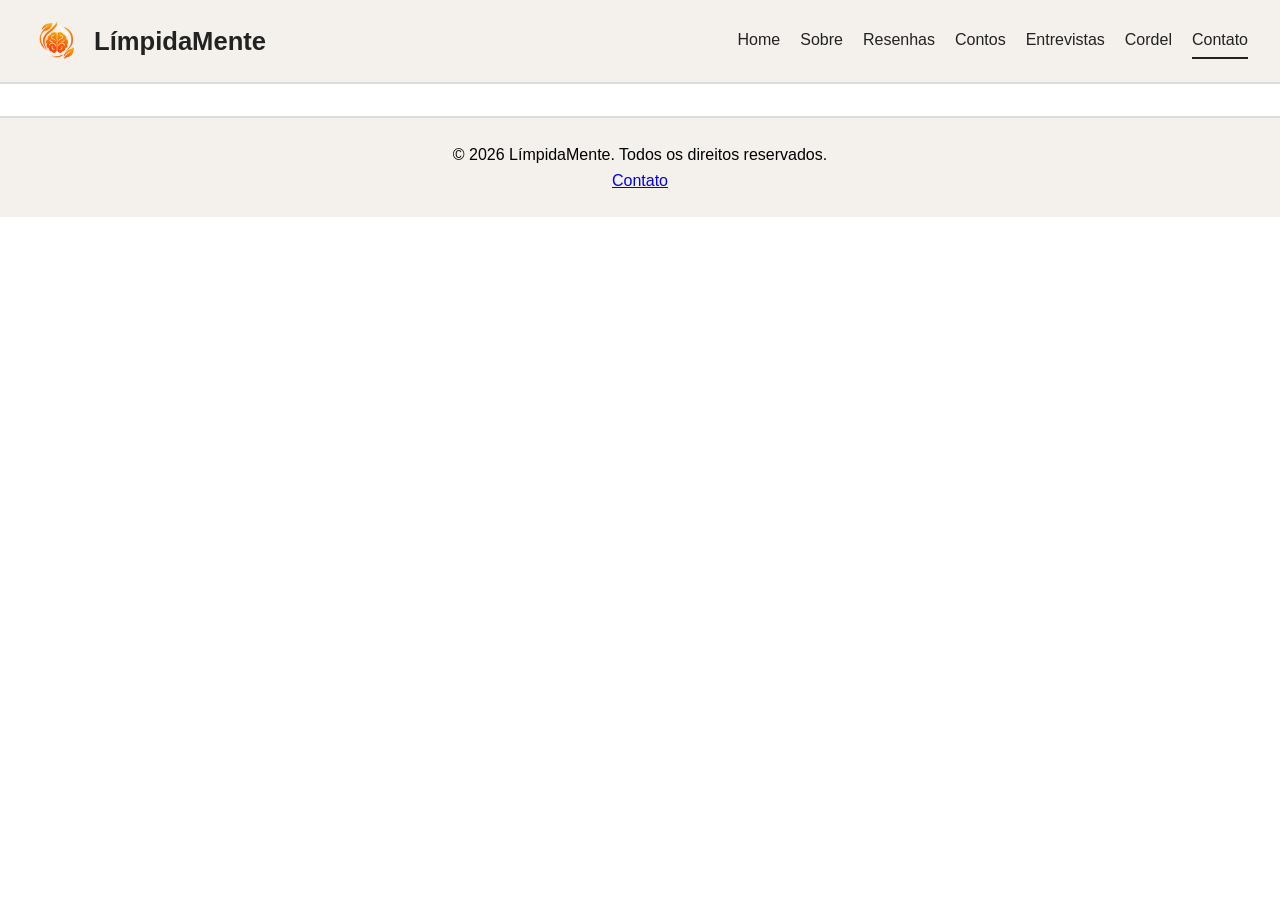
==== contato.html @ 764d2bf2 "Add files via upload" ====
<!DOCTYPE html>
<html lang="pt-br">
<head>
    <meta charset="UTF-8">
    <meta name="viewport" content="width=device-width, initial-scale=1.0">
    <title>LímpidaMente - sobre</title>
    <script src="JavaScript/script.js" defer></script>
    <link rel="stylesheet" href="CSS/style.css">
</head>
<body>

<!-- ========== PARTE FIXA: CABEÇALHO (igual em todas as páginas) ========== -->
<header class="cabecalho">
    <a href="index.html" class="marca">
        <img src="imagens/Logotipo_LímpidaMente.png" alt="Logotipo LímpidaMente" class="logo">
        <span class="nome-site">LímpidaMente</span>
    </a>

    <nav class="menu">
        <a href="index.html">Home</a>
        <a href="sobre.html">Sobre</a>
        <a href="resenha.html">Resenhas</a>
        <a href="conto.html">Contos</a>
        <a href="entrevista.html">Entrevistas</a>
        <a href="cordel.html">Cordel</a>
        <a href="contato.html"class="ativo">Contato</a>
    </nav>
</header>

<!-- ========== CONTEÚDO EXCLUSIVO DESTA PÁGINA ========== -->
<main>

    <section>
        <article>
            <!-- Títulos, parágrafos, imagens do seu artigo ficam aqui -->
        </article>

        <article>
            <!-- Outro post ou item de conteúdo independente -->
        </article>
    </section>

    <section>
        <!-- Conteúdo da segunda seção -->
    </section>

    <aside>
        <!-- Widgets, links adicionais ou redes sociais -->
    </aside>

</main>

<!-- ========== PARTE FIXA: RODAPÉ (igual em todas as páginas) ========== -->
<footer class="rodape">
    <p>&copy; 2026 LímpidaMente. Todos os direitos reservados.</p>
    <a href="contato.html">Contato</a>
</footer>

</body>
</html>
---- CSS/style.css ----
* {
    margin: 0;
    padding: 0;
    box-sizing: border-box;
}

body {
    font-family: Arial, sans-serif;
    line-height: 1.6;
}

/* Cabeçalho */
.cabecalho {
    display: flex;
    justify-content: space-between;
    align-items: center;
    flex-wrap: wrap;
    gap: 1rem;
    padding: 1rem 2rem;
    background-color: #f4f1ec;
    border-bottom: 2px solid #ddd;
}

.marca {
    display: flex;
    align-items: center;
    gap: 0.75rem;
    text-decoration: none;
    color: #222;
}

.logo {
    height: 50px;
    width: auto;
}

.nome-site {
    font-size: 1.6rem;
    font-weight: bold;
}

/* Menu */
.menu {
    display: flex;
    flex-wrap: wrap;
    gap: 1.25rem;
}

.menu a {
    text-decoration: none;
    color: #222;
    padding: 0.25rem 0;
    border-bottom: 2px solid transparent;
    transition: border-color 0.2s;
}

.menu a:hover,
.menu a.ativo {
    border-bottom-color: #222;
}

/* Rodapé */
.rodape {
    text-align: center;
    padding: 1.5rem;
    background-color: #f4f1ec;
    border-top: 2px solid #ddd;
    margin-top: 2rem;
}
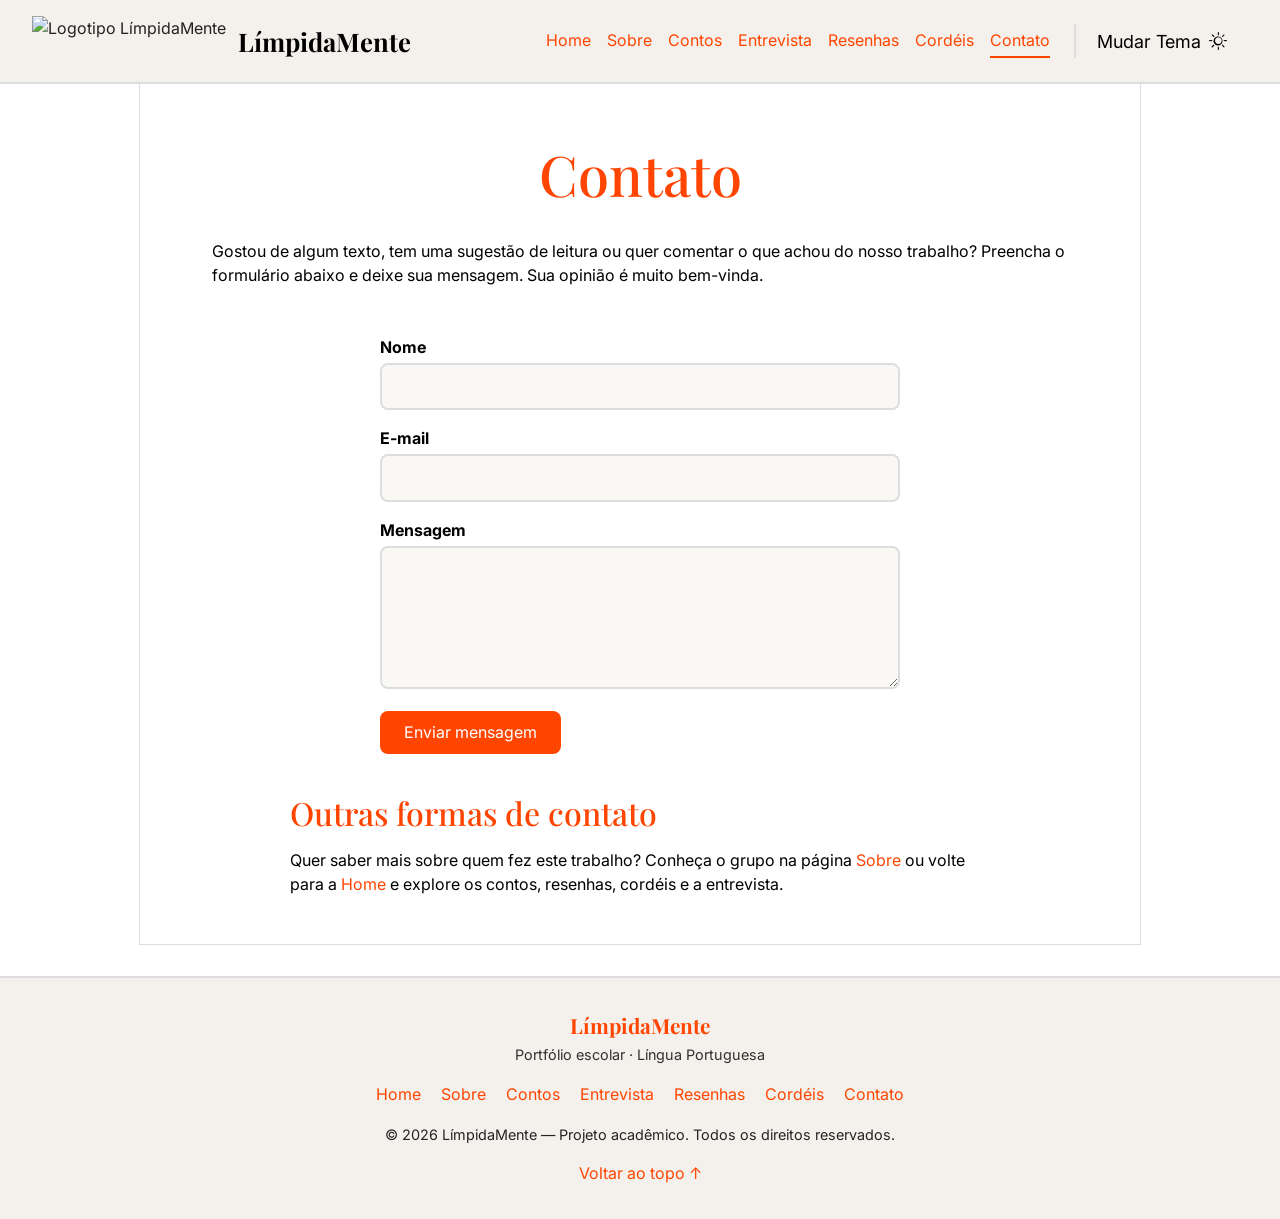
==== commit b95bb9df: "Update contato.html" ====
--- a/contato.html
+++ b/contato.html
@@ -1,60 +1,86 @@
 <!DOCTYPE html>
-<html lang="pt-br">
+<html lang="pt-br" data-theme="light">
 <head>
     <meta charset="UTF-8">
     <meta name="viewport" content="width=device-width, initial-scale=1.0">
-    <title>LímpidaMente - sobre</title>
+    <title>LímpidaMente - Contato</title>
+    <link rel="icon" type="image/png" href="imagens/logotipo-limpidamente.png">
+
+    <link href="https://cdn.jsdelivr.net/npm/bootstrap@5.3.9/dist/css/bootstrap.min.css" rel="stylesheet" integrity="sha384-yEPZ7jP9S0QKiUQ0m3jjsO4ProIW7wvR9gXkI7JOGa2XVsw53Yke2bsdkBbjmmiX" crossorigin="anonymous">
+    <link href="https://cdn.jsdelivr.net/npm/bootstrap-icons@1.11.3/font/bootstrap-icons.min.css" rel="stylesheet">
+    <script src="https://cdn.jsdelivr.net/npm/bootstrap@5.3.9/dist/js/bootstrap.bundle.min.js" integrity="sha384-WyOxWvTyr1QaMPfiPJSv76iReVthorl5uWlFtZPyK0IEB0hGzo9y5Bp9mYanr8Bu" crossorigin="anonymous" defer></script>
+    <link rel="preconnect" href="https://fonts.googleapis.com">
+    <link rel="preconnect" href="https://fonts.gstatic.com" crossorigin>
+    <link href="https://fonts.googleapis.com/css2?family=Inter:wght@400;600&family=Playfair+Display:wght@600;700&display=swap" rel="stylesheet">
+    <link rel="stylesheet" href="CSS/style.css">
     <script src="JavaScript/script.js" defer></script>
-    <link rel="stylesheet" href="CSS/style.css">
 </head>
-<body>
+<body id="topo">
+<a class="skip-link" href="#conteudo">Pular para o conteúdo</a>
 
-<!-- ========== PARTE FIXA: CABEÇALHO (igual em todas as páginas) ========== -->
-<header class="cabecalho">
+<!-- ========== CABEÇALHO (igual em todas as páginas) ========== -->
+<header class="header">
     <a href="index.html" class="marca">
-        <img src="imagens/Logotipo_LímpidaMente.png" alt="Logotipo LímpidaMente" class="logo">
+        <img src="imagens/logotipo-limpidamente.png" alt="Logotipo LímpidaMente" class="logo">
         <span class="nome-site">LímpidaMente</span>
     </a>
-
-    <nav class="menu">
+    <nav class="menu-container">
         <a href="index.html">Home</a>
         <a href="sobre.html">Sobre</a>
+        <a href="conto.html">Contos</a>
+        <a href="entrevista.html">Entrevista</a>
         <a href="resenha.html">Resenhas</a>
-        <a href="conto.html">Contos</a>
-        <a href="entrevista.html">Entrevistas</a>
-        <a href="cordel.html">Cordel</a>
-        <a href="contato.html"class="ativo">Contato</a>
+        <a href="cordel.html">Cordéis</a>
+        <a href="contato.html" class="ativo">Contato</a>
     </nav>
+    <button type="button" id="theme-toggle" class="btn">
+        <span>Mudar Tema</span>
+        <i id="icon-on" class="bi bi-sun"></i>
+        <i id="icon-off" class="bi bi-moon-fill d-none"></i>
+    </button>
 </header>
 
-<!-- ========== CONTEÚDO EXCLUSIVO DESTA PÁGINA ========== -->
-<main>
+<!-- ========== CONTEÚDO DESTA PÁGINA ========== -->
+<main id="conteudo">
 
-    <section>
-        <article>
-            <!-- Títulos, parágrafos, imagens do seu artigo ficam aqui -->
-        </article>
-
-        <article>
-            <!-- Outro post ou item de conteúdo independente -->
-        </article>
+    <section class="pagina-titulo">
+        <h1>Contato</h1>
+        <p>Gostou de algum texto, tem uma sugestão de leitura ou quer comentar o que achou do nosso trabalho? Preencha o formulário abaixo e deixe sua mensagem. Sua opinião é muito bem-vinda.</p>
     </section>
 
     <section>
-        <!-- Conteúdo da segunda seção -->
+        <form class="formulario" action="#" method="post">
+            <div><label for="nome">Nome</label><input type="text" id="nome" name="nome" required></div>
+            <div><label for="email">E-mail</label><input type="email" id="email" name="email" required></div>
+            <div><label for="mensagem">Mensagem</label><textarea id="mensagem" name="mensagem" rows="5" required></textarea></div>
+            <button type="submit">Enviar mensagem</button>
+        </form>
     </section>
 
-    <aside>
-        <!-- Widgets, links adicionais ou redes sociais -->
+    <aside class="texto">
+        <h2 class="secao-titulo">Outras formas de contato</h2>
+        <p>Quer saber mais sobre quem fez este trabalho? Conheça o grupo na página <a href="sobre.html" class="menu-a">Sobre</a> ou volte para a <a href="index.html" class="menu-a">Home</a> e explore os contos, resenhas, cordéis e a entrevista.</p>
     </aside>
-
 </main>
 
-<!-- ========== PARTE FIXA: RODAPÉ (igual em todas as páginas) ========== -->
-<footer class="rodape">
-    <p>&copy; 2026 LímpidaMente. Todos os direitos reservados.</p>
-    <a href="contato.html">Contato</a>
+<!-- ========== RODAPÉ (igual em todas as páginas) ========== -->
+<footer class="footer">
+    <div class="footer-marca">
+        <strong>LímpidaMente</strong>
+        <span>Portfólio escolar · Língua Portuguesa</span>
+    </div>
+    <nav class="footer-menu">
+        <a href="index.html" class="menu-a">Home</a>
+        <a href="sobre.html" class="menu-a">Sobre</a>
+        <a href="conto.html" class="menu-a">Contos</a>
+        <a href="entrevista.html" class="menu-a">Entrevista</a>
+        <a href="resenha.html" class="menu-a">Resenhas</a>
+        <a href="cordel.html" class="menu-a">Cordéis</a>
+        <a href="contato.html" class="menu-a">Contato</a>
+    </nav>
+    <p>&copy; 2026 LímpidaMente — Projeto acadêmico. Todos os direitos reservados.</p>
+    <a href="#topo" class="menu-a">Voltar ao topo ↑</a>
 </footer>
 
 </body>
-</html>+</html>
--- a/CSS/style.css
+++ b/CSS/style.css
@@ -1,24 +1,105 @@
 * {
     margin: 0;
     padding: 0;
-    box-sizing: border-box;
-}
-
+}
+
+:root {
+    --bg-color: #ffffff;
+    --header-bg: #f4f1ec;
+    --footer-bg: #f4f1ec;
+    --text-color: #000000;
+    --border-top: #ddd;
+    --border-bottom: #ddd;
+
+    --titulo: #FF4500;
+    --tituloh2: #FF8C00;
+    --tituloh3: #800000;
+    --card-bg: #faf8f5;
+    --card-borda: #ddd;
+}
+
+[data-theme="dark"] {
+    --bg-color: #252525;
+    --header-bg: #202020;
+    --footer-bg: #202020;
+    --text-color: #ffffff;
+    --border-top: #151515;
+    --border-bottom: #151515;
+
+    --titulo: #FF8C00;
+    --tituloh2: #FF8C00;
+    --tituloh3: #FF4500;
+    --card-bg: #2e2e2e;
+    --card-borda: #151515;
+}
+
+#theme-toggle {
+    display: flex;
+    padding: 10px 20px;
+    gap: 0.5rem;
+    cursor: pointer;
+    margin-top: 1px;
+    color: var(--text-color);
+    font-size: large;
+}
+
+/* Center */
+.center {
+    text-align: center;
+}
+
+/* Estrutura Site (body) */
 body {
     font-family: Arial, sans-serif;
-    line-height: 1.6;
+    line-height: 1.5;
+    background-color: var(--bg-color);
+    color: var(--text-color);
+    transition: background-color 0.3s ease, color 0.3s ease;
 }
 
 /* Cabeçalho */
-.cabecalho {
+.header {
+    background-color: var(--header-bg);
+    color: var(--text-color);
+    border-bottom: 2px solid var(--border-bottom);
     display: flex;
     justify-content: space-between;
     align-items: center;
     flex-wrap: wrap;
-    gap: 1rem;
     padding: 1rem 2rem;
-    background-color: #f4f1ec;
-    border-bottom: 2px solid #ddd;
+}
+
+main {
+    max-width: 1000px;
+    margin: 0 auto;
+    padding: 2rem 1.5rem;
+}
+main > section {
+    margin-bottom: 2.5rem;
+}
+
+/* Rodapé */
+.footer {
+    background-color: var(--footer-bg);
+    color: var(--text-color);
+    border-top: 2px solid var(--border-bottom);
+    text-align: center;
+    padding: 1rem;
+    margin-top: 2rem;
+    display: flex;
+    flex-direction: column;
+    align-items: center;
+    gap: 0.5rem;
+}
+
+.footer p {
+    margin: 0;
+}
+
+.nome-site {
+    color: var(--text-color);
+    font-size: 1.6rem;
+    font-weight: bold;
 }
 
 .marca {
@@ -34,36 +115,345 @@
     width: auto;
 }
 
-.nome-site {
-    font-size: 1.6rem;
-    font-weight: bold;
-}
-
 /* Menu */
-.menu {
+
+.menu-container {
     display: flex;
     flex-wrap: wrap;
-    gap: 1.25rem;
-}
-
-.menu a {
+    margin-left: auto;
+    gap: 1rem;
+    padding: 0rem 1.5rem;
+    border-right: 2px solid var(--border-bottom)
+}
+
+.menu-container a {
     text-decoration: none;
-    color: #222;
+    color: #FF4500;
     padding: 0.25rem 0;
     border-bottom: 2px solid transparent;
     transition: border-color 0.2s;
 }
 
-.menu a:hover,
-.menu a.ativo {
-    border-bottom-color: #222;
-}
-
-/* Rodapé */
-.rodape {
+/* Aplicar nos <a> sem container */
+.menu-a {
+    text-decoration: none;
+    color: #FF4500;
+    border-bottom: 2px solid transparent;
+    transition: border-color 0.2s;
+}
+
+.menu-container a:hover, .menu-container a.ativo { border-bottom-color: #FF4500; }
+
+.menu-a:hover, .menu-a.ativo { border-bottom-color: #FF4500; }
+
+/*  Colaboradores */
+.Colaboradores {
+    display: grid;
+    grid-template-columns: repeat(auto-fit, minmax(160px, 1fr));
+    gap: 3rem;
+    justify-items: center;
+    width: 100%;
+    max-width: 900px;
+    margin: 0 auto;
+}
+
+.Colaboradores h2 {
+    grid-column: 1 / -1;
     text-align: center;
-    padding: 1.5rem;
-    background-color: #f4f1ec;
-    border-top: 2px solid #ddd;
-    margin-top: 2rem;
-}+}
+
+.Colaborador {
+    text-align: center;
+}
+
+.Colaborador img {
+    display: block;
+    margin: 0 auto;
+    width: 12rem;
+    height: 12rem;
+    object-fit: cover;
+    border-radius: 15%;
+    border: 4px solid #FF8C00;
+}
+
+.Colaborador h3 {
+    margin-top: .6rem;
+    color: var(--tituloh3);
+    font-size: 1.5rem;
+    font-weight: bold;
+}
+
+.Colaborador p {
+    margin-top: .6rem;
+    font-size: 1rem;
+}
+/* ===== Variáveis extras ===== */
+
+/* ===== Estrutura das páginas ===== */
+
+
+.pagina-titulo {
+    max-width: 1000px;
+    margin: 0 auto;
+    text-align: left;
+    padding: 3rem;
+    padding-top: 1.5rem;
+}
+.pagina-titulo h1 {
+    text-align: center;
+    color: var(--titulo);
+    font-size: 3.5rem;
+    padding-bottom: 1.5rem;
+}
+.pagina-titulo h2 {
+    color: var(--tituloh2);
+    font-size: 2.5rem;
+}
+
+.pagina-titulo p {
+    margin: .5rem auto 0;
+}
+
+/* Vídeo responsivo */
+.video {
+    position: relative;
+    aspect-ratio: 16 / 9;
+    max-width: 1200px;
+    margin: 0 auto;
+}
+.video iframe {
+    position: absolute;
+    inset: 0;
+    width: 100%;
+    height: 100%;
+    border: 0;
+    border-radius: 12px;
+}
+
+.secao-titulo { color: var(--titulo); margin-bottom: 1rem; }
+
+/* Cards (destaques, contos, resenhas, cordéis) */
+.cards {
+    display: grid;
+    grid-template-columns: repeat(auto-fit, minmax(260px, 1fr));
+    gap: 1.5rem;
+}
+.card {
+    background: var(--card-bg);
+    border: 2px solid var(--card-borda);
+    border-radius: 12px;
+    padding: 1.25rem;
+}
+.card h2, .card h3 {
+    color: var(--titulo);
+    font-size: 1.3rem;
+    margin-bottom: .5rem;
+}
+.card p {
+    color: var(--text-color);
+    font-size: 1.3rem;
+    margin-bottom: .5rem;
+}
+.card .meta {
+    font-size: .9rem;
+    opacity: .8;
+    margin-bottom: .75rem;
+}
+.card a {
+    color: #FF4500;
+}
+
+
+/* Texto longo (conto, resenha, cordel) */
+.texto { max-width: 70ch; margin: 0 auto; }
+.texto p { margin-bottom: 1rem; }
+
+/* Formulário */
+.formulario { max-width: 520px; margin: 0 auto; display: flex; flex-direction: column; gap: 1rem; }
+.formulario label { font-weight: bold; display: block; margin-bottom: .25rem; }
+.formulario input, .formulario textarea { width: 100%; padding: .6rem; border: 2px solid var(--card-borda); border-radius: 8px; background: var(--card-bg); color: var(--text-color); font: inherit; }
+.formulario button { align-self: flex-start; padding: .6rem 1.5rem; border: 0; border-radius: 8px; background: #FF4500; color: #fff; font: inherit; cursor: pointer; }
+
+/* ===== Tipografia ===== */
+body { font-family: 'Inter', Arial, sans-serif; }
+h1, h2, h3, .nome-site { font-family: 'Playfair Display', Georgia, serif; }
+
+/* ===== Acessibilidade: pular para o conteúdo ===== */
+.skip-link {
+    position: absolute;
+    left: 1rem;
+    top: -4rem;
+    background: #FF4500;
+    color: #fff;
+    padding: .6rem 1rem;
+    border-radius: 0 0 8px 8px;
+    z-index: 1000;
+    text-decoration: none;
+    transition: top .2s;
+}
+.skip-link:focus { top: 0; }
+
+/* ===== Abertura da Home ===== */
+.hero {
+    display: flex;
+    align-items: center;
+    flex-wrap: wrap;
+    gap: 2.5rem;
+    padding: 3rem 2.5rem;
+    border-radius: 20px;
+    border: 2px solid var(--card-borda);
+    background: linear-gradient(135deg, var(--card-bg), var(--header-bg));
+}
+.hero-logo { width: 220px; max-width: 100%; height: auto; margin: 0 auto; }
+.hero-texto { flex: 1 1 320px; }
+.eyebrow {
+    display: inline-block;
+    font-size: .8rem;
+    font-weight: 600;
+    letter-spacing: .12em;
+    text-transform: uppercase;
+    color: var(--tituloh2);
+    margin-bottom: .75rem;
+}
+.hero h1 { color: var(--titulo); font-size: 3.2rem; line-height: 1.1; margin-bottom: 1rem; }
+.hero p { margin-bottom: 1.5rem; line-height: 1.7; }
+.botao {
+    display: inline-block;
+    padding: .7rem 1.6rem;
+    border-radius: 999px;
+    background: #FF4500;
+    color: #fff;
+    font-weight: 600;
+    text-decoration: none;
+    transition: transform .2s, box-shadow .2s;
+}
+.botao:hover { color: #fff; transform: translateY(-2px); box-shadow: 0 6px 16px rgba(255, 69, 0, .35); }
+
+/* ===== Cards ===== */
+.card { transition: transform .2s, box-shadow .2s, border-color .2s; }
+.card:hover { transform: translateY(-4px); box-shadow: 0 10px 24px rgba(0, 0, 0, .12); border-color: #FF8C00; }
+#explorar .cards { grid-template-columns: repeat(2, 1fr); }
+@media (max-width: 600px) { #explorar .cards { grid-template-columns: 1fr; } }
+.card-link { position: relative; padding-top: 1.75rem; }
+.card-num { position: absolute; top: 1rem; right: 1.25rem; font-size: .85rem; font-weight: 600; opacity: .5; }
+.card-icon { display: block; font-size: 2rem; color: var(--titulo); margin-bottom: .5rem; }
+.card-link a { display: inline-block; margin-top: .5rem; font-weight: 600; text-decoration: none; }
+.card-link a:hover { text-decoration: underline; }
+
+/* ===== Páginas de leitura (conto, resenha, cordel): coluna única ===== */
+.cards.leitura { grid-template-columns: 1fr; max-width: 75ch; margin: 0 auto; gap: 2.5rem; }
+.leitura .card { padding: 2rem 2.25rem; }
+.leitura .card:hover { transform: none; box-shadow: none; border-color: var(--card-borda); }
+.leitura .card h2 { font-size: 2rem; line-height: 1.2; }
+.leitura .card h3 { margin-top: 1.75rem; }
+.leitura .card p { font-size: 1.05rem; line-height: 1.85; margin-bottom: 1.1rem; }
+.leitura .card .meta { font-size: .9rem; margin-bottom: .5rem; }
+
+/* ===== Rodapé completo ===== */
+.footer { gap: 1rem; padding: 2rem 1rem; }
+.footer-marca { display: flex; flex-direction: column; gap: .15rem; }
+.footer-marca strong { font-family: 'Playfair Display', Georgia, serif; font-size: 1.3rem; color: var(--titulo); }
+.footer-marca span { font-size: .9rem; opacity: .8; }
+.footer-menu { display: flex; flex-wrap: wrap; justify-content: center; gap: .5rem 1.25rem; }
+.footer p { font-size: .9rem; opacity: .85; }
+
+@media (max-width: 600px) {
+    .hero { padding: 2rem 1.25rem; }
+    .hero h1 { font-size: 2.4rem; }
+    .pagina-titulo { padding: 1.5rem; }
+    .pagina-titulo h1 { font-size: 2.4rem; }
+    .leitura .card { padding: 1.5rem 1.25rem; }
+}
+
+/* ===== Ilustrações laterais (só aparecem em telas largas) =====
+   O centro (main) fica sólido: branco no tema claro, escuro no tema escuro.
+   Para usar outras imagens, troque os arquivos em imagens/lateral-esquerda.svg e
+   imagens/lateral-direita.svg (ou mude os nomes nas duas linhas "background" abaixo). */
+@media (min-width: 1200px) {
+    body::before,
+    body::after {
+        content: "";
+        position: fixed;
+        top: 0;
+        bottom: 0;
+        width: calc((100vw - 1000px) / 2);
+        background-repeat: repeat-y;
+        background-position: center top;
+        background-size: 80% auto;
+        pointer-events: none;
+        z-index: -1;
+    }
+    body::before { left: 0;  background-image: url("../imagens/lateral-esquerda.svg"); }
+    body::after  { right: 0; background-image: url("../imagens/lateral-direita.svg"); }
+
+    main {
+        background: var(--bg-color);
+        box-shadow: 0 0 0 1px var(--card-borda);
+    }
+}
+
+/* ===== Cards com resumo + janela de leitura ===== */
+.cards-resumo { grid-template-columns: repeat(auto-fit, minmax(300px, 1fr)); }
+.card-resumo { cursor: pointer; display: flex; flex-direction: column; }
+.card-resumo:focus-visible { outline: 3px solid #FF8C00; outline-offset: 3px; }
+.card-resumo .resumo { font-size: 1.05rem; line-height: 1.7; flex: 1; }
+.ler-mais { margin-top: .75rem; font-weight: 600; color: #FF4500; }
+.card-resumo:hover .ler-mais { text-decoration: underline; }
+
+body.leitor-aberto { overflow: hidden; }
+
+.leitor {
+    margin: auto; /* o reset "* { margin: 0 }" do topo tira o centro automático do dialog */
+    width: min(820px, 94vw);
+    max-height: 90vh;
+    border: 0;
+    padding: 0;
+    background: transparent;
+    color: var(--text-color);
+    overflow: visible;
+}
+.leitor::backdrop { background: rgba(0, 0, 0, .65); backdrop-filter: blur(3px); }
+.leitor-caixa {
+    display: flex;
+    flex-direction: column;
+    max-height: 90vh;
+    overflow: hidden;
+    background: var(--bg-color);
+    border: 2px solid var(--card-borda);
+    border-radius: 16px;
+    box-shadow: 0 20px 50px rgba(0, 0, 0, .4);
+}
+.leitor-topo {
+    display: flex;
+    justify-content: space-between;
+    align-items: flex-start;
+    gap: 1rem;
+    padding: 1.25rem 1.5rem;
+    background: var(--header-bg);
+    border-bottom: 2px solid var(--card-borda);
+}
+.leitor-topo h2 { color: var(--titulo); font-size: 1.7rem; line-height: 1.25; }
+.leitor-topo .meta { font-size: .9rem; opacity: .8; margin-top: .25rem; }
+.leitor-fechar {
+    flex-shrink: 0;
+    width: 2.5rem;
+    height: 2.5rem;
+    border: 2px solid var(--card-borda);
+    border-radius: 50%;
+    background: var(--card-bg);
+    color: var(--text-color);
+    font-size: 1.5rem;
+    line-height: 1;
+    cursor: pointer;
+}
+.leitor-fechar:hover { border-color: #FF4500; color: #FF4500; }
+.leitor-conteudo { overflow-y: auto; padding: 1.5rem 2rem 2rem; }
+.leitor-conteudo p { font-size: 1.1rem; line-height: 1.85; margin-bottom: 1.1rem; }
+.leitor-conteudo h3 { color: var(--titulo); font-size: 1.3rem; margin: 1.75rem 0 .5rem; }
+.leitor-conteudo .epigrafe { font-style: italic; border-left: 4px solid #FF8C00; padding-left: 1rem; opacity: .9; }
+
+@media (max-width: 600px) {
+    .leitor-conteudo { padding: 1.25rem 1.25rem 1.5rem; }
+    .leitor-topo { padding: 1rem 1.25rem; }
+    .leitor-topo h2 { font-size: 1.35rem; }
+}
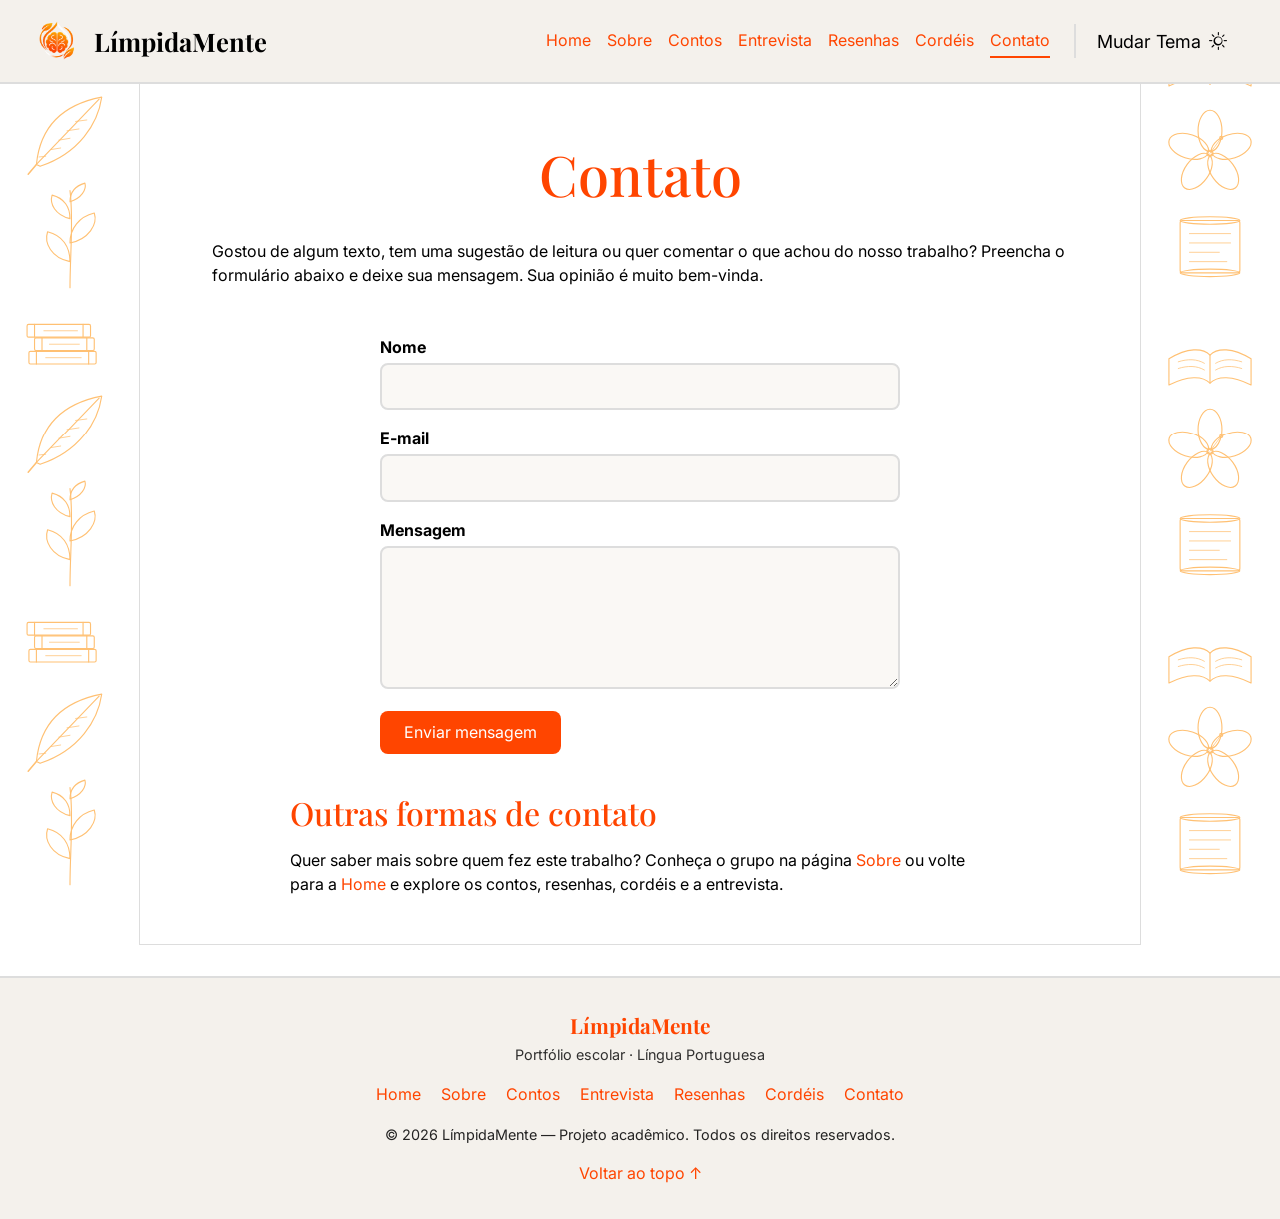
==== commit 4492ba43: "Add files via upload" ====
--- a/contato.html
+++ b/contato.html
@@ -1,86 +1,86 @@
-<!DOCTYPE html>
-<html lang="pt-br" data-theme="light">
-<head>
-    <meta charset="UTF-8">
-    <meta name="viewport" content="width=device-width, initial-scale=1.0">
-    <title>LímpidaMente - Contato</title>
-    <link rel="icon" type="image/png" href="imagens/logotipo-limpidamente.png">
-
-    <link href="https://cdn.jsdelivr.net/npm/bootstrap@5.3.9/dist/css/bootstrap.min.css" rel="stylesheet" integrity="sha384-yEPZ7jP9S0QKiUQ0m3jjsO4ProIW7wvR9gXkI7JOGa2XVsw53Yke2bsdkBbjmmiX" crossorigin="anonymous">
-    <link href="https://cdn.jsdelivr.net/npm/bootstrap-icons@1.11.3/font/bootstrap-icons.min.css" rel="stylesheet">
-    <script src="https://cdn.jsdelivr.net/npm/bootstrap@5.3.9/dist/js/bootstrap.bundle.min.js" integrity="sha384-WyOxWvTyr1QaMPfiPJSv76iReVthorl5uWlFtZPyK0IEB0hGzo9y5Bp9mYanr8Bu" crossorigin="anonymous" defer></script>
-    <link rel="preconnect" href="https://fonts.googleapis.com">
-    <link rel="preconnect" href="https://fonts.gstatic.com" crossorigin>
-    <link href="https://fonts.googleapis.com/css2?family=Inter:wght@400;600&family=Playfair+Display:wght@600;700&display=swap" rel="stylesheet">
-    <link rel="stylesheet" href="CSS/style.css">
-    <script src="JavaScript/script.js" defer></script>
-</head>
-<body id="topo">
-<a class="skip-link" href="#conteudo">Pular para o conteúdo</a>
-
-<!-- ========== CABEÇALHO (igual em todas as páginas) ========== -->
-<header class="header">
-    <a href="index.html" class="marca">
-        <img src="imagens/logotipo-limpidamente.png" alt="Logotipo LímpidaMente" class="logo">
-        <span class="nome-site">LímpidaMente</span>
-    </a>
-    <nav class="menu-container">
-        <a href="index.html">Home</a>
-        <a href="sobre.html">Sobre</a>
-        <a href="conto.html">Contos</a>
-        <a href="entrevista.html">Entrevista</a>
-        <a href="resenha.html">Resenhas</a>
-        <a href="cordel.html">Cordéis</a>
-        <a href="contato.html" class="ativo">Contato</a>
-    </nav>
-    <button type="button" id="theme-toggle" class="btn">
-        <span>Mudar Tema</span>
-        <i id="icon-on" class="bi bi-sun"></i>
-        <i id="icon-off" class="bi bi-moon-fill d-none"></i>
-    </button>
-</header>
-
-<!-- ========== CONTEÚDO DESTA PÁGINA ========== -->
-<main id="conteudo">
-
-    <section class="pagina-titulo">
-        <h1>Contato</h1>
-        <p>Gostou de algum texto, tem uma sugestão de leitura ou quer comentar o que achou do nosso trabalho? Preencha o formulário abaixo e deixe sua mensagem. Sua opinião é muito bem-vinda.</p>
-    </section>
-
-    <section>
-        <form class="formulario" action="#" method="post">
-            <div><label for="nome">Nome</label><input type="text" id="nome" name="nome" required></div>
-            <div><label for="email">E-mail</label><input type="email" id="email" name="email" required></div>
-            <div><label for="mensagem">Mensagem</label><textarea id="mensagem" name="mensagem" rows="5" required></textarea></div>
-            <button type="submit">Enviar mensagem</button>
-        </form>
-    </section>
-
-    <aside class="texto">
-        <h2 class="secao-titulo">Outras formas de contato</h2>
-        <p>Quer saber mais sobre quem fez este trabalho? Conheça o grupo na página <a href="sobre.html" class="menu-a">Sobre</a> ou volte para a <a href="index.html" class="menu-a">Home</a> e explore os contos, resenhas, cordéis e a entrevista.</p>
-    </aside>
-</main>
-
-<!-- ========== RODAPÉ (igual em todas as páginas) ========== -->
-<footer class="footer">
-    <div class="footer-marca">
-        <strong>LímpidaMente</strong>
-        <span>Portfólio escolar · Língua Portuguesa</span>
-    </div>
-    <nav class="footer-menu">
-        <a href="index.html" class="menu-a">Home</a>
-        <a href="sobre.html" class="menu-a">Sobre</a>
-        <a href="conto.html" class="menu-a">Contos</a>
-        <a href="entrevista.html" class="menu-a">Entrevista</a>
-        <a href="resenha.html" class="menu-a">Resenhas</a>
-        <a href="cordel.html" class="menu-a">Cordéis</a>
-        <a href="contato.html" class="menu-a">Contato</a>
-    </nav>
-    <p>&copy; 2026 LímpidaMente — Projeto acadêmico. Todos os direitos reservados.</p>
-    <a href="#topo" class="menu-a">Voltar ao topo ↑</a>
-</footer>
-
-</body>
-</html>
+<!DOCTYPE html>
+<html lang="pt-br" data-theme="light">
+<head>
+    <meta charset="UTF-8">
+    <meta name="viewport" content="width=device-width, initial-scale=1.0">
+    <title>LímpidaMente - Contato</title>
+    <link rel="icon" type="image/png" href="imagens/logotipo-limpidamente.png">
+
+    <link href="https://cdn.jsdelivr.net/npm/bootstrap@5.3.9/dist/css/bootstrap.min.css" rel="stylesheet" integrity="sha384-yEPZ7jP9S0QKiUQ0m3jjsO4ProIW7wvR9gXkI7JOGa2XVsw53Yke2bsdkBbjmmiX" crossorigin="anonymous">
+    <link href="https://cdn.jsdelivr.net/npm/bootstrap-icons@1.11.3/font/bootstrap-icons.min.css" rel="stylesheet">
+    <script src="https://cdn.jsdelivr.net/npm/bootstrap@5.3.9/dist/js/bootstrap.bundle.min.js" integrity="sha384-WyOxWvTyr1QaMPfiPJSv76iReVthorl5uWlFtZPyK0IEB0hGzo9y5Bp9mYanr8Bu" crossorigin="anonymous" defer></script>
+    <link rel="preconnect" href="https://fonts.googleapis.com">
+    <link rel="preconnect" href="https://fonts.gstatic.com" crossorigin>
+    <link href="https://fonts.googleapis.com/css2?family=Inter:wght@400;600&family=Playfair+Display:wght@600;700&display=swap" rel="stylesheet">
+    <link rel="stylesheet" href="CSS/style.css">
+    <script src="JavaScript/script.js" defer></script>
+</head>
+<body id="topo">
+<a class="skip-link" href="#conteudo">Pular para o conteúdo</a>
+
+<!-- ========== CABEÇALHO (igual em todas as páginas) ========== -->
+<header class="header">
+    <a href="index.html" class="marca">
+        <img src="imagens/logotipo-limpidamente.png" alt="Logotipo LímpidaMente" class="logo">
+        <span class="nome-site">LímpidaMente</span>
+    </a>
+    <nav class="menu-container">
+        <a href="index.html">Home</a>
+        <a href="sobre.html">Sobre</a>
+        <a href="conto.html">Contos</a>
+        <a href="entrevista.html">Entrevista</a>
+        <a href="resenha.html">Resenhas</a>
+        <a href="cordel.html">Cordéis</a>
+        <a href="contato.html" class="ativo">Contato</a>
+    </nav>
+    <button type="button" id="theme-toggle" class="btn">
+        <span>Mudar Tema</span>
+        <i id="icon-on" class="bi bi-sun"></i>
+        <i id="icon-off" class="bi bi-moon-fill d-none"></i>
+    </button>
+</header>
+
+<!-- ========== CONTEÚDO DESTA PÁGINA ========== -->
+<main id="conteudo">
+
+    <section class="pagina-titulo">
+        <h1>Contato</h1>
+        <p>Gostou de algum texto, tem uma sugestão de leitura ou quer comentar o que achou do nosso trabalho? Preencha o formulário abaixo e deixe sua mensagem. Sua opinião é muito bem-vinda.</p>
+    </section>
+
+    <section>
+        <form class="formulario" action="#" method="post">
+            <div><label for="nome">Nome</label><input type="text" id="nome" name="nome" required></div>
+            <div><label for="email">E-mail</label><input type="email" id="email" name="email" required></div>
+            <div><label for="mensagem">Mensagem</label><textarea id="mensagem" name="mensagem" rows="5" required></textarea></div>
+            <button type="submit">Enviar mensagem</button>
+        </form>
+    </section>
+
+    <aside class="texto">
+        <h2 class="secao-titulo">Outras formas de contato</h2>
+        <p>Quer saber mais sobre quem fez este trabalho? Conheça o grupo na página <a href="sobre.html" class="menu-a">Sobre</a> ou volte para a <a href="index.html" class="menu-a">Home</a> e explore os contos, resenhas, cordéis e a entrevista.</p>
+    </aside>
+</main>
+
+<!-- ========== RODAPÉ (igual em todas as páginas) ========== -->
+<footer class="footer">
+    <div class="footer-marca">
+        <strong>LímpidaMente</strong>
+        <span>Portfólio escolar · Língua Portuguesa</span>
+    </div>
+    <nav class="footer-menu">
+        <a href="index.html" class="menu-a">Home</a>
+        <a href="sobre.html" class="menu-a">Sobre</a>
+        <a href="conto.html" class="menu-a">Contos</a>
+        <a href="entrevista.html" class="menu-a">Entrevista</a>
+        <a href="resenha.html" class="menu-a">Resenhas</a>
+        <a href="cordel.html" class="menu-a">Cordéis</a>
+        <a href="contato.html" class="menu-a">Contato</a>
+    </nav>
+    <p>&copy; 2026 LímpidaMente — Projeto acadêmico. Todos os direitos reservados.</p>
+    <a href="#topo" class="menu-a">Voltar ao topo ↑</a>
+</footer>
+
+</body>
+</html>
--- a/CSS/style.css
+++ b/CSS/style.css
@@ -456,4 +456,4 @@
     .leitor-conteudo { padding: 1.25rem 1.25rem 1.5rem; }
     .leitor-topo { padding: 1rem 1.25rem; }
     .leitor-topo h2 { font-size: 1.35rem; }
-}
+}
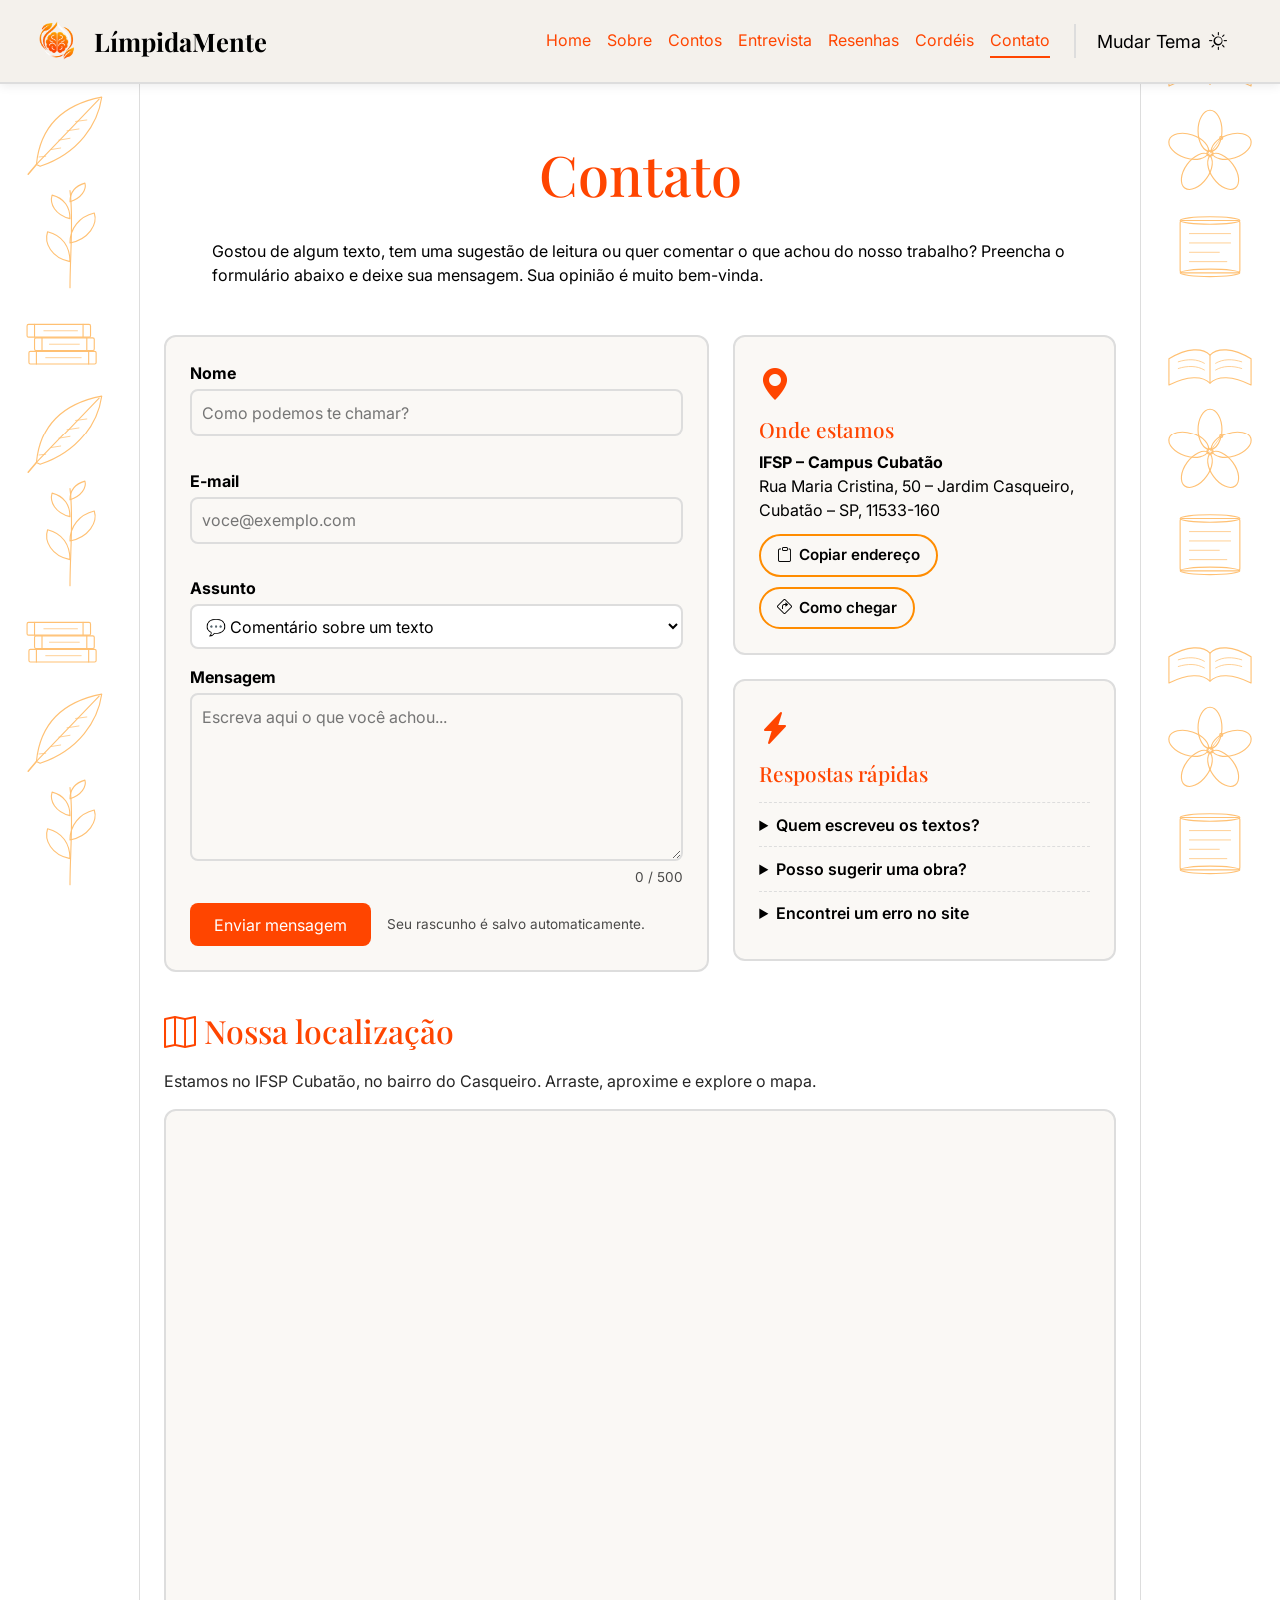
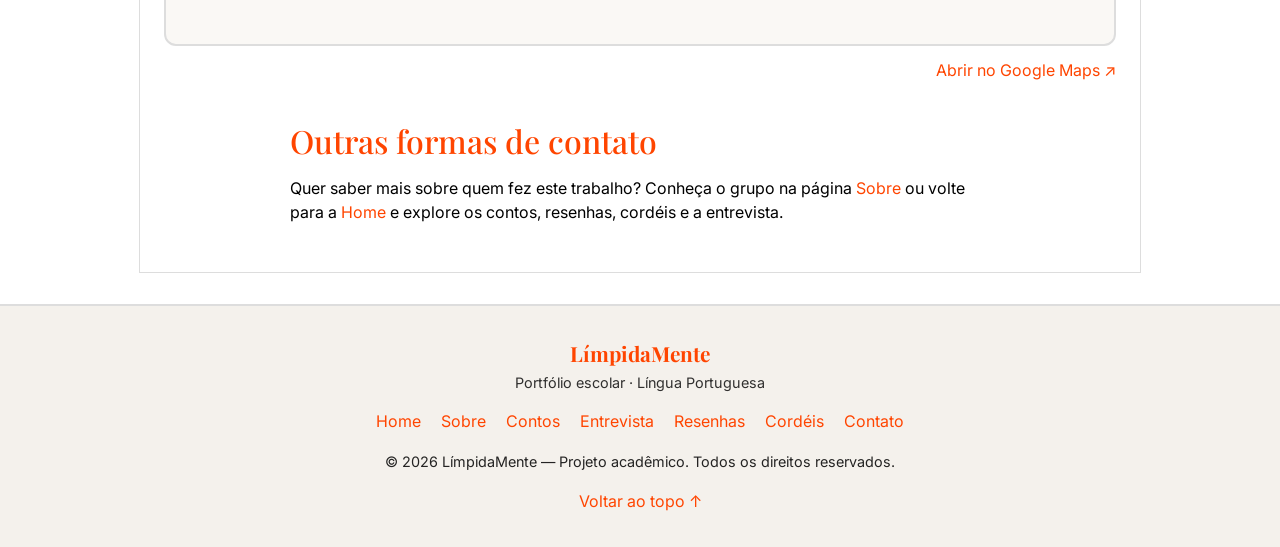
==== commit 121b2f4b: "Add files via upload" ====
--- a/contato.html
+++ b/contato.html
@@ -20,24 +20,33 @@
 
 <!-- ========== CABEÇALHO (igual em todas as páginas) ========== -->
 <header class="header">
-    <a href="index.html" class="marca">
-        <img src="imagens/logotipo-limpidamente.png" alt="Logotipo LímpidaMente" class="logo">
-        <span class="nome-site">LímpidaMente</span>
-    </a>
-    <nav class="menu-container">
-        <a href="index.html">Home</a>
-        <a href="sobre.html">Sobre</a>
-        <a href="conto.html">Contos</a>
-        <a href="entrevista.html">Entrevista</a>
-        <a href="resenha.html">Resenhas</a>
-        <a href="cordel.html">Cordéis</a>
-        <a href="contato.html" class="ativo">Contato</a>
+    <nav class="navbar navbar-expand-xl p-0" aria-label="Menu principal">
+        <a href="index.html" class="marca navbar-brand m-0 p-0">
+            <img src="imagens/logotipo-limpidamente.png" alt="Logotipo LímpidaMente" class="logo">
+            <span class="nome-site">LímpidaMente</span>
+        </a>
+        <div class="d-flex align-items-center gap-2 ms-auto order-xl-3">
+            <button type="button" id="theme-toggle" class="btn" aria-label="Mudar tema">
+                <span class="d-none d-sm-inline">Mudar Tema</span>
+                <i id="icon-on" class="bi bi-sun"></i>
+                <i id="icon-off" class="bi bi-moon-fill d-none"></i>
+            </button>
+            <button type="button" class="navbar-toggler menu-toggle d-xl-none" data-bs-toggle="collapse" data-bs-target="#menu-principal" aria-controls="menu-principal" aria-expanded="false" aria-label="Abrir ou fechar o menu">
+                <i class="bi bi-list"></i>
+            </button>
+        </div>
+        <div class="collapse navbar-collapse order-xl-2" id="menu-principal">
+            <div class="menu-container ms-xl-auto flex-column flex-xl-row align-items-start align-items-xl-center">
+                <a href="index.html">Home</a>
+                <a href="sobre.html">Sobre</a>
+                <a href="conto.html">Contos</a>
+                <a href="entrevista.html">Entrevista</a>
+                <a href="resenha.html">Resenhas</a>
+                <a href="cordel.html">Cordéis</a>
+                <a href="contato.html" class="ativo">Contato</a>
+            </div>
+        </div>
     </nav>
-    <button type="button" id="theme-toggle" class="btn">
-        <span>Mudar Tema</span>
-        <i id="icon-on" class="bi bi-sun"></i>
-        <i id="icon-off" class="bi bi-moon-fill d-none"></i>
-    </button>
 </header>
 
 <!-- ========== CONTEÚDO DESTA PÁGINA ========== -->
@@ -48,13 +57,95 @@
         <p>Gostou de algum texto, tem uma sugestão de leitura ou quer comentar o que achou do nosso trabalho? Preencha o formulário abaixo e deixe sua mensagem. Sua opinião é muito bem-vinda.</p>
     </section>
 
-    <section>
-        <form class="formulario" action="#" method="post">
-            <div><label for="nome">Nome</label><input type="text" id="nome" name="nome" required></div>
-            <div><label for="email">E-mail</label><input type="email" id="email" name="email" required></div>
-            <div><label for="mensagem">Mensagem</label><textarea id="mensagem" name="mensagem" rows="5" required></textarea></div>
-            <button type="submit">Enviar mensagem</button>
-        </form>
+    <section class="contato-grid row g-4 align-items-start">
+        <div class="col-lg-7">
+        <div class="contato-form-box">
+            <form class="formulario" id="form-contato" action="#" method="post" novalidate>
+                <div class="campo">
+                    <label for="nome">Nome</label>
+                    <input type="text" id="nome" name="nome" placeholder="Como podemos te chamar?" autocomplete="name" required>
+                    <small class="erro" data-erro-para="nome"></small>
+                </div>
+                <div class="campo">
+                    <label for="email">E-mail</label>
+                    <input type="email" id="email" name="email" placeholder="voce@exemplo.com" autocomplete="email" required>
+                    <small class="erro" data-erro-para="email"></small>
+                </div>
+                <div class="campo">
+                    <label for="assunto">Assunto</label>
+                    <select id="assunto" name="assunto">
+                        <option value="comentario">💬 Comentário sobre um texto</option>
+                        <option value="sugestao">📚 Sugestão de leitura</option>
+                        <option value="elogio">⭐ Elogio</option>
+                        <option value="correcao">✏️ Correção ou erro encontrado</option>
+                        <option value="outro">✉️ Outro assunto</option>
+                    </select>
+                </div>
+                <div class="campo">
+                    <label for="mensagem">Mensagem</label>
+                    <textarea id="mensagem" name="mensagem" rows="6" maxlength="500" placeholder="Escreva aqui o que você achou..." required></textarea>
+                    <div class="campo-rodape">
+                        <small class="erro" data-erro-para="mensagem"></small>
+                        <small class="contador" id="contador">0 / 500</small>
+                    </div>
+                </div>
+                <div class="form-acoes">
+                    <button type="submit" id="btn-enviar"><span class="btn-texto">Enviar mensagem</span><span class="spinner" aria-hidden="true"></span></button>
+                    <small class="rascunho" id="rascunho-status" aria-live="polite">Seu rascunho é salvo automaticamente.</small>
+                </div>
+            </form>
+
+            <div class="sucesso" id="sucesso" hidden role="status" tabindex="-1">
+                <i class="bi bi-check-circle-fill"></i>
+                <h2>Mensagem enviada!</h2>
+                <p>Obrigado pelo contato, <strong id="sucesso-nome"></strong>. Sua opinião é muito importante para o nosso projeto.</p>
+                <button type="button" class="botao-sec" id="nova-mensagem">Enviar outra mensagem</button>
+            </div>
+        </div></div>
+
+        <div class="col-lg-5">
+        <div class="contato-info">
+            <article class="card info-card">
+                <i class="bi bi-geo-alt-fill card-icon"></i>
+                <h2>Onde estamos</h2>
+                <p><strong>IFSP – Campus Cubatão</strong><br>
+                <span id="endereco">Rua Maria Cristina, 50 – Jardim Casqueiro, Cubatão – SP, 11533-160</span></p>
+                <div class="info-acoes">
+                    <button type="button" class="botao-sec" id="copiar-endereco"><i class="bi bi-clipboard"></i> <span>Copiar endereço</span></button>
+                    <a class="botao-sec" href="https://www.google.com/maps/dir/?api=1&destination=IFSP+Campus+Cubatão" target="_blank" rel="noopener"><i class="bi bi-sign-turn-right"></i> Como chegar</a>
+                </div>
+            </article>
+            <article class="card info-card">
+                <i class="bi bi-lightning-charge-fill card-icon"></i>
+                <h2>Respostas rápidas</h2>
+                <details>
+                    <summary>Quem escreveu os textos?</summary>
+                    <p>Os quatro integrantes do grupo. Veja os nomes na página <a href="sobre.html">Sobre</a>.</p>
+                </details>
+                <details>
+                    <summary>Posso sugerir uma obra?</summary>
+                    <p>Pode! Escolha “Sugestão de leitura” no assunto do formulário.</p>
+                </details>
+                <details>
+                    <summary>Encontrei um erro no site</summary>
+                    <p>Use o assunto “Correção ou erro encontrado” e conte onde ele está.</p>
+                </details>
+            </article>
+        </div></div>
+    </section>
+
+    <section class="mapa-secao">
+        <h2 class="secao-titulo"><i class="bi bi-map"></i> Nossa localização</h2>
+        <p class="mapa-legenda">Estamos no IFSP Cubatão, no bairro do Casqueiro. Arraste, aproxime e explore o mapa.</p>
+        <div class="mapa ratio ratio-16x9">
+            <iframe
+                title="Mapa interativo: IFSP Campus Cubatão, no Casqueiro"
+                src="https://maps.google.com/maps?q=IFSP+Campus+Cubat%C3%A3o,+Rua+Maria+Cristina,+50,+Casqueiro,+Cubat%C3%A3o+-+SP&hl=pt-BR&z=16&output=embed"
+                loading="lazy"
+                allowfullscreen
+                referrerpolicy="no-referrer-when-downgrade"></iframe>
+        </div>
+        <p class="mapa-link"><a class="menu-a" href="https://www.google.com/maps/search/?api=1&query=IFSP+Campus+Cubatão" target="_blank" rel="noopener">Abrir no Google Maps ↗</a></p>
     </section>
 
     <aside class="texto">
--- a/CSS/style.css
+++ b/CSS/style.css
@@ -1,459 +1,642 @@
-* {
-    margin: 0;
-    padding: 0;
-}
-
-:root {
-    --bg-color: #ffffff;
-    --header-bg: #f4f1ec;
-    --footer-bg: #f4f1ec;
-    --text-color: #000000;
-    --border-top: #ddd;
-    --border-bottom: #ddd;
-
-    --titulo: #FF4500;
-    --tituloh2: #FF8C00;
-    --tituloh3: #800000;
-    --card-bg: #faf8f5;
-    --card-borda: #ddd;
-}
-
-[data-theme="dark"] {
-    --bg-color: #252525;
-    --header-bg: #202020;
-    --footer-bg: #202020;
-    --text-color: #ffffff;
-    --border-top: #151515;
-    --border-bottom: #151515;
-
-    --titulo: #FF8C00;
-    --tituloh2: #FF8C00;
-    --tituloh3: #FF4500;
-    --card-bg: #2e2e2e;
-    --card-borda: #151515;
-}
-
-#theme-toggle {
-    display: flex;
-    padding: 10px 20px;
-    gap: 0.5rem;
-    cursor: pointer;
-    margin-top: 1px;
-    color: var(--text-color);
-    font-size: large;
-}
-
-/* Center */
-.center {
-    text-align: center;
-}
-
-/* Estrutura Site (body) */
-body {
-    font-family: Arial, sans-serif;
-    line-height: 1.5;
-    background-color: var(--bg-color);
-    color: var(--text-color);
-    transition: background-color 0.3s ease, color 0.3s ease;
-}
-
-/* Cabeçalho */
-.header {
-    background-color: var(--header-bg);
-    color: var(--text-color);
-    border-bottom: 2px solid var(--border-bottom);
-    display: flex;
-    justify-content: space-between;
-    align-items: center;
-    flex-wrap: wrap;
-    padding: 1rem 2rem;
-}
-
-main {
-    max-width: 1000px;
-    margin: 0 auto;
-    padding: 2rem 1.5rem;
-}
-main > section {
-    margin-bottom: 2.5rem;
-}
-
-/* Rodapé */
-.footer {
-    background-color: var(--footer-bg);
-    color: var(--text-color);
-    border-top: 2px solid var(--border-bottom);
-    text-align: center;
-    padding: 1rem;
-    margin-top: 2rem;
-    display: flex;
-    flex-direction: column;
-    align-items: center;
-    gap: 0.5rem;
-}
-
-.footer p {
-    margin: 0;
-}
-
-.nome-site {
-    color: var(--text-color);
-    font-size: 1.6rem;
-    font-weight: bold;
-}
-
-.marca {
-    display: flex;
-    align-items: center;
-    gap: 0.75rem;
-    text-decoration: none;
-    color: #222;
-}
-
-.logo {
-    height: 50px;
-    width: auto;
-}
-
-/* Menu */
-
-.menu-container {
-    display: flex;
-    flex-wrap: wrap;
-    margin-left: auto;
-    gap: 1rem;
-    padding: 0rem 1.5rem;
-    border-right: 2px solid var(--border-bottom)
-}
-
-.menu-container a {
-    text-decoration: none;
-    color: #FF4500;
-    padding: 0.25rem 0;
-    border-bottom: 2px solid transparent;
-    transition: border-color 0.2s;
-}
-
-/* Aplicar nos <a> sem container */
-.menu-a {
-    text-decoration: none;
-    color: #FF4500;
-    border-bottom: 2px solid transparent;
-    transition: border-color 0.2s;
-}
-
-.menu-container a:hover, .menu-container a.ativo { border-bottom-color: #FF4500; }
-
-.menu-a:hover, .menu-a.ativo { border-bottom-color: #FF4500; }
-
-/*  Colaboradores */
-.Colaboradores {
-    display: grid;
-    grid-template-columns: repeat(auto-fit, minmax(160px, 1fr));
-    gap: 3rem;
-    justify-items: center;
-    width: 100%;
-    max-width: 900px;
-    margin: 0 auto;
-}
-
-.Colaboradores h2 {
-    grid-column: 1 / -1;
-    text-align: center;
-}
-
-.Colaborador {
-    text-align: center;
-}
-
-.Colaborador img {
-    display: block;
-    margin: 0 auto;
-    width: 12rem;
-    height: 12rem;
-    object-fit: cover;
-    border-radius: 15%;
-    border: 4px solid #FF8C00;
-}
-
-.Colaborador h3 {
-    margin-top: .6rem;
-    color: var(--tituloh3);
-    font-size: 1.5rem;
-    font-weight: bold;
-}
-
-.Colaborador p {
-    margin-top: .6rem;
-    font-size: 1rem;
-}
-/* ===== Variáveis extras ===== */
-
-/* ===== Estrutura das páginas ===== */
-
-
-.pagina-titulo {
-    max-width: 1000px;
-    margin: 0 auto;
-    text-align: left;
-    padding: 3rem;
-    padding-top: 1.5rem;
-}
-.pagina-titulo h1 {
-    text-align: center;
-    color: var(--titulo);
-    font-size: 3.5rem;
-    padding-bottom: 1.5rem;
-}
-.pagina-titulo h2 {
-    color: var(--tituloh2);
-    font-size: 2.5rem;
-}
-
-.pagina-titulo p {
-    margin: .5rem auto 0;
-}
-
-/* Vídeo responsivo */
-.video {
-    position: relative;
-    aspect-ratio: 16 / 9;
-    max-width: 1200px;
-    margin: 0 auto;
-}
-.video iframe {
-    position: absolute;
-    inset: 0;
-    width: 100%;
-    height: 100%;
-    border: 0;
-    border-radius: 12px;
-}
-
-.secao-titulo { color: var(--titulo); margin-bottom: 1rem; }
-
-/* Cards (destaques, contos, resenhas, cordéis) */
-.cards {
-    display: grid;
-    grid-template-columns: repeat(auto-fit, minmax(260px, 1fr));
-    gap: 1.5rem;
-}
-.card {
-    background: var(--card-bg);
-    border: 2px solid var(--card-borda);
-    border-radius: 12px;
-    padding: 1.25rem;
-}
-.card h2, .card h3 {
-    color: var(--titulo);
-    font-size: 1.3rem;
-    margin-bottom: .5rem;
-}
-.card p {
-    color: var(--text-color);
-    font-size: 1.3rem;
-    margin-bottom: .5rem;
-}
-.card .meta {
-    font-size: .9rem;
-    opacity: .8;
-    margin-bottom: .75rem;
-}
-.card a {
-    color: #FF4500;
-}
-
-
-/* Texto longo (conto, resenha, cordel) */
-.texto { max-width: 70ch; margin: 0 auto; }
-.texto p { margin-bottom: 1rem; }
-
-/* Formulário */
-.formulario { max-width: 520px; margin: 0 auto; display: flex; flex-direction: column; gap: 1rem; }
-.formulario label { font-weight: bold; display: block; margin-bottom: .25rem; }
-.formulario input, .formulario textarea { width: 100%; padding: .6rem; border: 2px solid var(--card-borda); border-radius: 8px; background: var(--card-bg); color: var(--text-color); font: inherit; }
-.formulario button { align-self: flex-start; padding: .6rem 1.5rem; border: 0; border-radius: 8px; background: #FF4500; color: #fff; font: inherit; cursor: pointer; }
-
-/* ===== Tipografia ===== */
-body { font-family: 'Inter', Arial, sans-serif; }
-h1, h2, h3, .nome-site { font-family: 'Playfair Display', Georgia, serif; }
-
-/* ===== Acessibilidade: pular para o conteúdo ===== */
-.skip-link {
-    position: absolute;
-    left: 1rem;
-    top: -4rem;
-    background: #FF4500;
-    color: #fff;
-    padding: .6rem 1rem;
-    border-radius: 0 0 8px 8px;
-    z-index: 1000;
-    text-decoration: none;
-    transition: top .2s;
-}
-.skip-link:focus { top: 0; }
-
-/* ===== Abertura da Home ===== */
-.hero {
-    display: flex;
-    align-items: center;
-    flex-wrap: wrap;
-    gap: 2.5rem;
-    padding: 3rem 2.5rem;
-    border-radius: 20px;
-    border: 2px solid var(--card-borda);
-    background: linear-gradient(135deg, var(--card-bg), var(--header-bg));
-}
-.hero-logo { width: 220px; max-width: 100%; height: auto; margin: 0 auto; }
-.hero-texto { flex: 1 1 320px; }
-.eyebrow {
-    display: inline-block;
-    font-size: .8rem;
-    font-weight: 600;
-    letter-spacing: .12em;
-    text-transform: uppercase;
-    color: var(--tituloh2);
-    margin-bottom: .75rem;
-}
-.hero h1 { color: var(--titulo); font-size: 3.2rem; line-height: 1.1; margin-bottom: 1rem; }
-.hero p { margin-bottom: 1.5rem; line-height: 1.7; }
-.botao {
-    display: inline-block;
-    padding: .7rem 1.6rem;
-    border-radius: 999px;
-    background: #FF4500;
-    color: #fff;
-    font-weight: 600;
-    text-decoration: none;
-    transition: transform .2s, box-shadow .2s;
-}
-.botao:hover { color: #fff; transform: translateY(-2px); box-shadow: 0 6px 16px rgba(255, 69, 0, .35); }
-
-/* ===== Cards ===== */
-.card { transition: transform .2s, box-shadow .2s, border-color .2s; }
-.card:hover { transform: translateY(-4px); box-shadow: 0 10px 24px rgba(0, 0, 0, .12); border-color: #FF8C00; }
-#explorar .cards { grid-template-columns: repeat(2, 1fr); }
-@media (max-width: 600px) { #explorar .cards { grid-template-columns: 1fr; } }
-.card-link { position: relative; padding-top: 1.75rem; }
-.card-num { position: absolute; top: 1rem; right: 1.25rem; font-size: .85rem; font-weight: 600; opacity: .5; }
-.card-icon { display: block; font-size: 2rem; color: var(--titulo); margin-bottom: .5rem; }
-.card-link a { display: inline-block; margin-top: .5rem; font-weight: 600; text-decoration: none; }
-.card-link a:hover { text-decoration: underline; }
-
-/* ===== Páginas de leitura (conto, resenha, cordel): coluna única ===== */
-.cards.leitura { grid-template-columns: 1fr; max-width: 75ch; margin: 0 auto; gap: 2.5rem; }
-.leitura .card { padding: 2rem 2.25rem; }
-.leitura .card:hover { transform: none; box-shadow: none; border-color: var(--card-borda); }
-.leitura .card h2 { font-size: 2rem; line-height: 1.2; }
-.leitura .card h3 { margin-top: 1.75rem; }
-.leitura .card p { font-size: 1.05rem; line-height: 1.85; margin-bottom: 1.1rem; }
-.leitura .card .meta { font-size: .9rem; margin-bottom: .5rem; }
-
-/* ===== Rodapé completo ===== */
-.footer { gap: 1rem; padding: 2rem 1rem; }
-.footer-marca { display: flex; flex-direction: column; gap: .15rem; }
-.footer-marca strong { font-family: 'Playfair Display', Georgia, serif; font-size: 1.3rem; color: var(--titulo); }
-.footer-marca span { font-size: .9rem; opacity: .8; }
-.footer-menu { display: flex; flex-wrap: wrap; justify-content: center; gap: .5rem 1.25rem; }
-.footer p { font-size: .9rem; opacity: .85; }
-
-@media (max-width: 600px) {
-    .hero { padding: 2rem 1.25rem; }
-    .hero h1 { font-size: 2.4rem; }
-    .pagina-titulo { padding: 1.5rem; }
-    .pagina-titulo h1 { font-size: 2.4rem; }
-    .leitura .card { padding: 1.5rem 1.25rem; }
-}
-
-/* ===== Ilustrações laterais (só aparecem em telas largas) =====
-   O centro (main) fica sólido: branco no tema claro, escuro no tema escuro.
-   Para usar outras imagens, troque os arquivos em imagens/lateral-esquerda.svg e
-   imagens/lateral-direita.svg (ou mude os nomes nas duas linhas "background" abaixo). */
-@media (min-width: 1200px) {
-    body::before,
-    body::after {
-        content: "";
-        position: fixed;
-        top: 0;
-        bottom: 0;
-        width: calc((100vw - 1000px) / 2);
-        background-repeat: repeat-y;
-        background-position: center top;
-        background-size: 80% auto;
-        pointer-events: none;
-        z-index: -1;
-    }
-    body::before { left: 0;  background-image: url("../imagens/lateral-esquerda.svg"); }
-    body::after  { right: 0; background-image: url("../imagens/lateral-direita.svg"); }
-
-    main {
-        background: var(--bg-color);
-        box-shadow: 0 0 0 1px var(--card-borda);
-    }
-}
-
-/* ===== Cards com resumo + janela de leitura ===== */
-.cards-resumo { grid-template-columns: repeat(auto-fit, minmax(300px, 1fr)); }
-.card-resumo { cursor: pointer; display: flex; flex-direction: column; }
-.card-resumo:focus-visible { outline: 3px solid #FF8C00; outline-offset: 3px; }
-.card-resumo .resumo { font-size: 1.05rem; line-height: 1.7; flex: 1; }
-.ler-mais { margin-top: .75rem; font-weight: 600; color: #FF4500; }
-.card-resumo:hover .ler-mais { text-decoration: underline; }
-
-body.leitor-aberto { overflow: hidden; }
-
-.leitor {
-    margin: auto; /* o reset "* { margin: 0 }" do topo tira o centro automático do dialog */
-    width: min(820px, 94vw);
-    max-height: 90vh;
-    border: 0;
-    padding: 0;
-    background: transparent;
-    color: var(--text-color);
-    overflow: visible;
-}
-.leitor::backdrop { background: rgba(0, 0, 0, .65); backdrop-filter: blur(3px); }
-.leitor-caixa {
-    display: flex;
-    flex-direction: column;
-    max-height: 90vh;
-    overflow: hidden;
-    background: var(--bg-color);
-    border: 2px solid var(--card-borda);
-    border-radius: 16px;
-    box-shadow: 0 20px 50px rgba(0, 0, 0, .4);
-}
-.leitor-topo {
-    display: flex;
-    justify-content: space-between;
-    align-items: flex-start;
-    gap: 1rem;
-    padding: 1.25rem 1.5rem;
-    background: var(--header-bg);
-    border-bottom: 2px solid var(--card-borda);
-}
-.leitor-topo h2 { color: var(--titulo); font-size: 1.7rem; line-height: 1.25; }
-.leitor-topo .meta { font-size: .9rem; opacity: .8; margin-top: .25rem; }
-.leitor-fechar {
-    flex-shrink: 0;
-    width: 2.5rem;
-    height: 2.5rem;
-    border: 2px solid var(--card-borda);
-    border-radius: 50%;
-    background: var(--card-bg);
-    color: var(--text-color);
-    font-size: 1.5rem;
-    line-height: 1;
-    cursor: pointer;
-}
-.leitor-fechar:hover { border-color: #FF4500; color: #FF4500; }
-.leitor-conteudo { overflow-y: auto; padding: 1.5rem 2rem 2rem; }
-.leitor-conteudo p { font-size: 1.1rem; line-height: 1.85; margin-bottom: 1.1rem; }
-.leitor-conteudo h3 { color: var(--titulo); font-size: 1.3rem; margin: 1.75rem 0 .5rem; }
-.leitor-conteudo .epigrafe { font-style: italic; border-left: 4px solid #FF8C00; padding-left: 1rem; opacity: .9; }
-
-@media (max-width: 600px) {
-    .leitor-conteudo { padding: 1.25rem 1.25rem 1.5rem; }
-    .leitor-topo { padding: 1rem 1.25rem; }
-    .leitor-topo h2 { font-size: 1.35rem; }
-}+* {
+    margin: 0;
+    padding: 0;
+    box-sizing: border-box;
+}
+
+:root {
+    --bg-color: #ffffff;
+    --header-bg: #f4f1ec;
+    --footer-bg: #f4f1ec;
+    --text-color: #000000;
+    --border-top: #ddd;
+    --border-bottom: #ddd;
+
+    --titulo: #FF4500;
+    --tituloh2: #FF8C00;
+    --tituloh3: #800000;
+    --card-bg: #faf8f5;
+    --card-borda: #ddd;
+}
+
+[data-theme="dark"] {
+    --bg-color: #252525;
+    --header-bg: #202020;
+    --footer-bg: #202020;
+    --text-color: #ffffff;
+    --border-top: #151515;
+    --border-bottom: #151515;
+
+    --titulo: #FF8C00;
+    --tituloh2: #FF8C00;
+    --tituloh3: #FF4500;
+    --card-bg: #2e2e2e;
+    --card-borda: #151515;
+}
+
+#theme-toggle {
+    display: flex;
+    padding: 10px 20px;
+    gap: 0.5rem;
+    cursor: pointer;
+    margin-top: 1px;
+    color: var(--text-color);
+    font-size: large;
+}
+
+/* Center */
+.center {
+    text-align: center;
+}
+
+/* Estrutura Site (body) */
+body {
+    font-family: Arial, sans-serif;
+    line-height: 1.5;
+    background-color: var(--bg-color);
+    color: var(--text-color);
+    transition: background-color 0.3s ease, color 0.3s ease;
+}
+
+/* Cabeçalho */
+.header {
+    position: sticky;
+    top: 0;
+    z-index: 900;
+    box-shadow: 0 2px 10px rgba(0, 0, 0, .08);
+    background-color: var(--header-bg);
+    color: var(--text-color);
+    border-bottom: 2px solid var(--border-bottom);
+    padding: .75rem 1rem;
+}
+@media (min-width: 768px) { .header { padding: 1rem 2rem; } }
+
+main {
+    max-width: 1000px;
+    margin: 0 auto;
+    padding: 2rem 1.5rem;
+}
+main > section {
+    margin-bottom: 2.5rem;
+}
+
+/* Rodapé */
+.footer {
+    background-color: var(--footer-bg);
+    color: var(--text-color);
+    border-top: 2px solid var(--border-bottom);
+    text-align: center;
+    padding: 1rem;
+    margin-top: 2rem;
+    display: flex;
+    flex-direction: column;
+    align-items: center;
+    gap: 0.5rem;
+}
+
+.footer p {
+    margin: 0;
+}
+
+.nome-site {
+    color: var(--text-color);
+    font-size: 1.6rem;
+    font-weight: bold;
+}
+
+.marca {
+    display: flex;
+    align-items: center;
+    gap: 0.75rem;
+    text-decoration: none;
+    color: rgb(34, 34, 34);
+}
+
+.logo {
+    height: 50px;
+    width: auto;
+}
+
+/* Menu */
+
+.menu-container {
+    display: flex;
+    flex-wrap: wrap;
+    margin-left: auto;
+    gap: 1rem;
+    padding: 0rem 1.5rem;
+    border-right: 2px solid var(--border-bottom)
+}
+
+.menu-container a {
+    text-decoration: none;
+    color: #FF4500;
+    padding: 0.25rem 0;
+    border-bottom: 2px solid transparent;
+    transition: border-color 0.2s;
+}
+
+/* Aplicar nos <a> sem container */
+.menu-a {
+    text-decoration: none;
+    color: #FF4500;
+    border-bottom: 2px solid transparent;
+    transition: border-color 0.2s;
+}
+
+.menu-container a:hover, .menu-container a.ativo { border-bottom-color: #FF4500; }
+
+.menu-a:hover, .menu-a.ativo { border-bottom-color: #FF4500; }
+
+/*  Colaboradores */
+.Colaboradores {
+    width: 100%;
+    max-width: 900px;
+    margin: 0 auto;
+}
+
+.Colaboradores h2 {
+    text-align: center;
+    margin-bottom: 1.5rem;
+}
+
+.Colaborador {
+    text-align: center;
+}
+
+.Colaborador img {
+    display: block;
+    margin: 0 auto;
+    width: 100%;
+    max-width: 12rem;
+    height: auto;
+    aspect-ratio: 1 / 1;
+    object-fit: cover;
+    border-radius: 15%;
+    border: 4px solid #FF8C00;
+}
+
+.Colaborador h3 {
+    margin-top: .6rem;
+    color: var(--tituloh3);
+    font-size: 1.5rem;
+    font-weight: bold;
+}
+
+.Colaborador p {
+    margin-top: .6rem;
+    font-size: 1rem;
+}
+/* ===== Variáveis extras ===== */
+
+/* ===== Estrutura das páginas ===== */
+
+
+.pagina-titulo {
+    max-width: 1000px;
+    margin: 0 auto;
+    text-align: left;
+    padding: 3rem;
+    padding-top: 1.5rem;
+}
+.pagina-titulo h1 {
+    text-align: center;
+    color: var(--titulo);
+    font-size: clamp(2.4rem, 4vw + 1rem, 3.5rem);
+    padding-bottom: 1.5rem;
+}
+.pagina-titulo h2 {
+    color: var(--tituloh2);
+    font-size: 2.5rem;
+}
+
+.pagina-titulo p {
+    margin: .5rem auto 0;
+}
+
+/* Vídeo responsivo */
+.video {
+    max-width: 1200px;
+    margin: 0 auto;
+}
+.video iframe {
+    position: absolute;
+    inset: 0;
+    width: 100%;
+    height: 100%;
+    border: 0;
+    border-radius: 12px;
+}
+
+.secao-titulo { color: var(--titulo); margin-bottom: 1rem; }
+
+/* Cards (destaques, contos, resenhas, cordéis) */
+.cards {
+    display: grid;
+    grid-template-columns: repeat(auto-fit, minmax(260px, 1fr));
+    gap: 1.5rem;
+}
+.card {
+    color: var(--text-color);
+    background: var(--card-bg);
+    border: 2px solid var(--card-borda);
+    border-radius: 12px;
+    padding: 1.25rem;
+}
+.card h2, .card h3 {
+    color: var(--titulo);
+    font-size: 1.3rem;
+    margin-bottom: .5rem;
+}
+.card p {
+    color: var(--text-color);
+    font-size: 1.3rem;
+    margin-bottom: .5rem;
+}
+.card .meta {
+    font-size: .9rem;
+    opacity: .8;
+    margin-bottom: .75rem;
+}
+.card a {
+    color: #FF4500;
+}
+
+
+/* Texto longo (conto, resenha, cordel) */
+.texto { max-width: 70ch; margin: 0 auto; }
+.texto p { margin-bottom: 1rem; }
+
+/* Formulário */
+.formulario { max-width: 520px; margin: 0 auto; display: flex; flex-direction: column; gap: 1rem; }
+.formulario label { font-weight: bold; display: block; margin-bottom: .25rem; }
+.formulario input, .formulario textarea { width: 100%; padding: .6rem; border: 2px solid var(--card-borda); border-radius: 8px; background: var(--card-bg); color: var(--text-color); font: inherit; }
+.formulario button { align-self: flex-start; padding: .6rem 1.5rem; border: 0; border-radius: 8px; background: #FF4500; color: #fff; font: inherit; cursor: pointer; }
+
+/* ===== Tipografia ===== */
+body { font-family: 'Inter', Arial, sans-serif; }
+h1, h2, h3, .nome-site { font-family: 'Playfair Display', Georgia, serif; }
+
+/* ===== Acessibilidade: pular para o conteúdo ===== */
+.skip-link {
+    position: absolute;
+    left: 1rem;
+    top: -4rem;
+    background: #FF4500;
+    color: #fff;
+    padding: .6rem 1rem;
+    border-radius: 0 0 8px 8px;
+    z-index: 1000;
+    text-decoration: none;
+    transition: top .2s;
+}
+.skip-link:focus { top: 0; }
+
+/* ===== Abertura da Home ===== */
+.hero {
+    display: flex;
+    align-items: center;
+    flex-wrap: wrap;
+    gap: 2.5rem;
+    padding: 3rem 2.5rem;
+    border-radius: 20px;
+    border: 2px solid var(--card-borda);
+    background:
+        radial-gradient(circle at 92% 8%, rgba(255, 140, 0, .10), transparent 45%),
+        linear-gradient(135deg, var(--card-bg), var(--header-bg));
+    background-size: cover;
+}
+.hero-logo { width: 220px; max-width: 100%; height: auto; margin: 0 auto; }
+.hero-texto { flex: 1 1 320px; }
+.eyebrow {
+    display: inline-block;
+    font-size: .8rem;
+    font-weight: 600;
+    letter-spacing: .12em;
+    text-transform: uppercase;
+    color: var(--tituloh2);
+    word-spacing: .15em;
+    margin-bottom: .75rem;
+}
+.hero h1 { color: var(--titulo); font-size: clamp(2.4rem, 4vw + .8rem, 3.2rem); line-height: 1.1; margin-bottom: 1rem; text-shadow: 0 1px 2px rgba(0, 0, 0, .15); }
+.hero p { margin-bottom: 1.5rem; line-height: 1.7; }
+.botao {
+    display: inline-block;
+    padding: .7rem 1.6rem;
+    border-radius: 999px;
+    background: #FF4500;
+    color: white;
+    font-weight: 600;
+    text-decoration: none;
+    transition: transform .2s, box-shadow .2s;
+}
+.botao:hover { color: #fff; transform: translateY(-2px); box-shadow: 0 6px 16px rgba(255, 69, 0, .35); }
+
+/* ===== Cards ===== */
+.card { transition: transform .2s, box-shadow .2s, border-color .2s; }
+.card:hover { transform: translateY(-4px); box-shadow: 0 10px 24px rgba(0, 0, 0, .12); border-color: #FF8C00; }
+.card-link { position: relative; padding-top: 1.75rem; }
+/* O Bootstrap põe margin-left em ".card-link + .card-link"; zeramos para o grid alinhar */
+#explorar .card-link, #explorar .card-link + .card-link { margin-left: 0; }
+.card-num { position: absolute; top: 1rem; right: 1.25rem; font-size: .85rem; font-weight: 600; opacity: .5; }
+.card-icon { display: block; font-size: 2rem; color: var(--titulo); margin-bottom: .5rem; }
+.card-link a { display: inline-block; margin-top: .5rem; font-weight: 600; text-decoration: none; }
+.card-link a:hover { text-decoration: underline; }
+
+/* ===== Páginas de leitura (conto, resenha, cordel): coluna única ===== */
+.cards.leitura { grid-template-columns: 1fr; max-width: 75ch; margin: 0 auto; gap: 2.5rem; }
+.leitura .card { padding: 2rem 2.25rem; }
+.leitura .card:hover { transform: none; box-shadow: none; border-color: var(--card-borda); }
+.leitura .card h2 { font-size: 2rem; line-height: 1.2; }
+.leitura .card h3 { margin-top: 1.75rem; }
+.leitura .card p { font-size: 1.05rem; line-height: 1.8; margin-bottom: 1.1rem; }
+.leitura .card .meta { font-size: .9rem; margin-bottom: .5rem; }
+
+/* ===== Rodapé completo ===== */
+.footer { gap: 1rem; padding: 2rem 1rem; }
+.footer-marca { display: flex; flex-direction: column; gap: .15rem; }
+.footer-marca strong { font-family: 'Playfair Display', Georgia, serif; font-size: 1.3rem; color: var(--titulo); }
+.footer-marca span { font-size: .9rem; opacity: .8; }
+.footer-menu { display: flex; flex-wrap: wrap; justify-content: center; gap: .5rem 1.25rem; }
+.footer p { font-size: .9rem; opacity: .85; }
+
+@media (max-width: 600px) {
+    .hero { padding: 2rem 1.25rem; }
+    .hero h1 { font-size: 2.4rem; }
+    .pagina-titulo { padding: 1.5rem; }
+    .pagina-titulo h1 { font-size: 2.4rem; }
+    .leitura .card { padding: 1.5rem 1.25rem; }
+}
+
+/* ===== Ilustrações laterais (só aparecem em telas largas) =====
+   O centro (main) fica sólido: branco no tema claro, escuro no tema escuro.
+   Para usar outras imagens, troque os arquivos em imagens/lateral-esquerda.svg e
+   imagens/lateral-direita.svg (ou mude os nomes nas duas linhas "background" abaixo). */
+@media (min-width: 1200px) {
+    body::before,
+    body::after {
+        content: "";
+        position: fixed;
+        top: 0;
+        bottom: 0;
+        width: calc((100vw - 1000px) / 2);
+        background-repeat: repeat-y;
+        background-position: center top;
+        background-size: 80% auto;
+        pointer-events: none;
+        z-index: -1;
+    }
+    body::before { left: 0;  background-image: url("../imagens/lateral-esquerda.svg"); }
+    body::after  { right: 0; background-image: url("../imagens/lateral-direita.svg"); }
+
+    main {
+        background: var(--bg-color);
+        box-shadow: 0 0 0 1px var(--card-borda);
+    }
+}
+
+/* ===== Cards com resumo + janela de leitura ===== */
+.card-resumo { cursor: pointer; display: flex; flex-direction: column; }
+.card-resumo:focus-visible { outline: 3px solid #FF8C00; outline-offset: 3px; }
+.card-resumo .resumo { font-size: 1.05rem; line-height: 1.7; flex: 1; }
+.ler-mais { margin-top: .75rem; font-weight: 600; color: #FF4500; }
+.card-resumo:hover .ler-mais { text-decoration: underline; }
+
+body.leitor-aberto { overflow: hidden; }
+
+.leitor {
+    margin: auto; /* o reset "* { margin: 0 }" do topo tira o centro automático do dialog */
+    width: min(820px, 94vw);
+    max-height: 90vh;
+    border: 0;
+    padding: 0;
+    background: transparent;
+    color: var(--text-color);
+    overflow: visible;
+}
+.leitor::backdrop { background: rgba(0, 0, 0, .65); backdrop-filter: blur(3px); }
+.leitor-caixa {
+    display: flex;
+    flex-direction: column;
+    max-height: 90vh;
+    overflow: hidden;
+    background: var(--bg-color);
+    border: 2px solid var(--card-borda);
+    border-radius: 16px;
+    box-shadow: 0 20px 50px rgba(0, 0, 0, .4);
+}
+.leitor-topo {
+    display: flex;
+    justify-content: space-between;
+    align-items: flex-start;
+    gap: 1rem;
+    padding: 1.25rem 1.5rem;
+    background: var(--header-bg);
+    border-bottom: 4px double var(--card-borda);
+}
+.leitor-topo h2 { color: var(--titulo); font-size: 1.7rem; line-height: 1.25; }
+.leitor-topo .meta { font-size: .9rem; opacity: .8; margin-top: .25rem; }
+.leitor-fechar {
+    flex-shrink: 0;
+    width: 2.5rem;
+    height: 2.5rem;
+    border: 2px solid var(--card-borda);
+    border-radius: 50%;
+    background: var(--card-bg);
+    color: var(--text-color);
+    font-size: 1.5rem;
+    line-height: 1;
+    cursor: pointer;
+}
+.leitor-fechar:hover { border-color: #FF4500; color: #FF4500; }
+.leitor-conteudo { overflow-x: hidden; overflow-y: auto; padding: 1.5rem 2rem 2rem; }
+.leitor-conteudo p { font-size: 1.1rem; line-height: 1.8; margin-bottom: 1.1rem; }
+.leitor-conteudo h3 { color: var(--titulo); font-size: 1.3rem; margin: 1.75rem 0 .5rem; }
+.leitor-conteudo .epigrafe { font-style: italic; border-left: 4px solid #FF8C00; padding-left: 1rem; opacity: .9; }
+
+@media (max-width: 600px) {
+    .leitor-conteudo { padding: 1.25rem 1.25rem 1.5rem; }
+    .leitor-topo { padding: 1rem 1.25rem; }
+    .leitor-topo h2 { font-size: 1.35rem; }
+}
+/* ===== Header fixo: âncoras não ficam escondidas atrás dele ===== */
+html { scroll-behavior: smooth; scroll-padding-top: 6rem; }
+@media (prefers-reduced-motion: reduce) { html { scroll-behavior: auto; } }
+
+/* ===== Página de contato ===== */
+.contato-form-box, .contato-info .card { background: var(--card-bg); border: 2px solid var(--card-borda); border-radius: 12px; padding: 1.5rem; }
+.contato-info { display: flex; flex-direction: column; gap: 1.5rem; }
+.contato-info .card:hover { transform: none; box-shadow: none; border-color: var(--card-borda); }
+.contato-form-box .formulario { max-width: none; }
+.campo { position: relative; }
+.formulario select { width: 100%; padding: .6rem; border: 2px solid var(--card-borda); border-radius: 8px; background: var(--bg-color); color: var(--text-color); font: inherit; }
+.formulario input, .formulario textarea { transition: border-color .2s, box-shadow .2s; }
+.formulario input:focus, .formulario textarea:focus, .formulario select:focus { outline: none; border-color: #FF8C00; box-shadow: 0 0 0 3px rgba(255, 140, 0, .25); }
+.formulario .invalido { border-color: #d62828; }
+.formulario .valido { border-color: hsl(137, 58%, 39%); }
+.formulario textarea { resize: vertical; min-height: 130px; }
+.erro { display: block; min-height: 1.2em; color: #d62828; font-size: .85rem; }
+[data-theme="dark"] .erro { color: #ff6b6b; }
+.campo-rodape { display: flex; justify-content: space-between; gap: 1rem; }
+.contador { opacity: .7; font-size: .85rem; white-space: nowrap; min-width: 5ch; text-align: right; }
+.contador.limite { color: #d62828; opacity: 1; font-weight: 600; }
+.form-acoes { display: flex; align-items: center; flex-wrap: wrap; gap: 1rem; }
+.rascunho { opacity: .7; font-size: .85rem; }
+.formulario button[type="submit"] { display: inline-flex; align-items: center; gap: .6rem; transition: transform .2s, box-shadow .2s, opacity .2s; }
+.formulario button[type="submit"]:hover { transform: translateY(-2px); box-shadow: 0 6px 16px rgba(255, 69, 0, .35); }
+.formulario button[type="submit"]:disabled { opacity: .7; cursor: wait; transform: none; }
+.spinner { display: none; width: 1rem; height: 1rem; border: 2px solid rgba(255,255,255,.4); border-top-color: #fff; border-radius: 50%; animation: gira .7s linear infinite; }
+.enviando .spinner { display: inline-block; }
+@keyframes gira { to { transform: rotate(360deg); } }
+.shake { animation: shake .35s; }
+@keyframes shake { 25% { transform: translateX(-5px); } 75% { transform: translateX(5px); } }
+
+.sucesso { text-align: center; padding: 1.5rem 0; animation: aparece .4s ease; }
+.sucesso[hidden] { display: none; }
+.sucesso i { font-size: 3.5rem; color: hsl(137, 58%, 39%); }
+.sucesso h2 { color: var(--titulo); margin: .5rem 0; }
+.sucesso p { margin-bottom: 1.25rem; }
+@keyframes aparece { from { opacity: 0; transform: translateY(10px); } to { opacity: 1; transform: none; } }
+
+.info-card h2 { color: var(--titulo); font-size: 1.3rem; margin-bottom: .5rem; }
+.info-card p { margin-bottom: .75rem; font-size: 1rem; }
+.info-acoes { display: flex; flex-wrap: wrap; gap: .6rem; }
+.botao-sec { display: inline-flex; align-items: center; gap: .4rem; padding: .5rem 1rem; border: 2px solid #FF8C00; border-radius: 999px; background: transparent; color: var(--text-color); font: inherit; font-size: .95rem; font-weight: 600; text-decoration: none; cursor: pointer; transition: background .2s, color .2s; }
+.botao-sec:hover { background: #FF8C00; color: #fff; }
+.card a.botao-sec { color: var(--text-color); }
+.card a.botao-sec:hover { color: #fff; }
+.info-card details { border-top: 1px dashed var(--card-borda); padding: .6rem 0; }
+.info-card details:first-of-type { margin-top: .5rem; }
+.info-card summary { cursor: pointer; font-weight: 600; color: var(--text-color); }
+.info-card details p { margin: .5rem 0 0; opacity: .9; font-size: 1rem; }
+.info-card details a { color: #FF4500; }
+
+.mapa-secao { max-width: 1000px; }
+.mapa-legenda { margin-bottom: 1rem; opacity: .85; }
+.mapa { border: 2px solid var(--card-borda); border-radius: 12px; overflow: hidden; background: var(--card-bg); }
+.mapa iframe { position: absolute; inset: 0; width: 100%; height: 100%; border: 0; }
+[data-theme="dark"] .mapa iframe { filter: invert(.92) hue-rotate(180deg) saturate(.8); }
+.mapa-link { margin: .75rem 0 0 0; text-align: right; }
+
+/* ===== Página de entrevista ===== */
+.equipe { margin-bottom: 2.5rem; }
+.equipe .secao-titulo { text-align: center; }
+.equipe .Colaborador img { max-width: 9rem; }
+.equipe .Colaborador h3 { font-size: 1.25rem; }
+.cards-fatos .card:hover { transform: none; box-shadow: none; border-color: var(--card-borda); }
+.cards-fatos .card p { font-size: 1rem; line-height: 1.6; }
+.fato-destaque { display: block; font-family: 'Playfair Display', Georgia, serif; font-size: 2rem; font-weight: 700; color: var(--tituloh2); line-height: 1.1; margin-bottom: .5rem; }
+.lista-marcas { margin: 0 0 1rem 1.25rem; }
+.lista-marcas li { margin-bottom: .6rem; padding-bottom: .5rem; line-height: 1.7; border-bottom: 1px dotted var(--card-borda); }
+
+/* ===== Vídeo estilo YouTube ===== */
+.yt { max-width: 900px; margin-left: auto; margin-right: auto; font-family: 'Inter', Arial, sans-serif; }
+.yt .video { max-width: none; background: #000; border-radius: 12px; overflow: hidden; box-shadow: 0 8px 24px rgba(0, 0, 0, .25); }
+.yt .video iframe { border-radius: 0; }
+.yt-titulo { font-family: 'Inter', Arial, sans-serif; font-size: 1.25rem; font-weight: 600; line-height: 1.35; margin: .9rem 0 .6rem; color: var(--text-color); }
+.yt-barra { display: flex; flex-wrap: wrap; align-items: center; justify-content: space-between; gap: .75rem 1rem; }
+.yt-canal { display: flex; align-items: center; gap: .75rem; }
+.yt-avatar { width: 40px; height: 40px; border-radius: 50%; object-fit: cover; background: #fff; border: 1px solid var(--card-borda); }
+.yt-canal strong { display: block; font-size: 1rem; line-height: 1.2; }
+.yt-canal div { min-width: 0; }
+.yt-canal span { display: block; font-size: .8rem; opacity: .7; max-width: 18rem; white-space: nowrap; overflow: hidden; text-overflow: ellipsis; }
+.yt-acoes { display: flex; flex-wrap: wrap; gap: .5rem; }
+.yt-btn { display: inline-flex; align-items: center; gap: .4rem; padding: .5rem 1rem; border: 0; border-radius: 999px; background: var(--card-bg); box-shadow: inset 0 0 0 1px var(--card-borda); color: var(--text-color); font: inherit; font-size: .9rem; font-weight: 600; text-decoration: none; cursor: pointer; transition: filter .2s; }
+.yt-btn:hover { filter: brightness(.94); }
+[data-theme="dark"] .yt-btn:hover { filter: brightness(1.25); }
+.yt-btn-vermelho { background: #cc0000; color: #fff; box-shadow: none; }
+.yt-btn-vermelho:hover { filter: brightness(1.1); }
+.yt-descricao { margin-top: 1rem; padding: .9rem 1.1rem; background: var(--card-bg); border-radius: 12px; border: 1px solid var(--card-borda); }
+.yt-descricao summary { cursor: pointer; font-weight: 600; font-size: .95rem; }
+.yt-descricao p { margin-top: .6rem; font-size: .95rem; line-height: 1.6; text-indent: 1rem; }
+
+/* ===== Requisitos extras (sem mudar o visual) ===== */
+small { font-size: .875rem; }
+.erro:empty { visibility: hidden; }
+.info-card p, .card .meta { overflow-wrap: break-word; }
+.mapa-link a { word-break: break-all; }
+.hero-logo { order: 0; }
+.hero-texto { order: 1; }
+.leitor-conteudo > :first-child { margin-top: 0; }
+.texto article { display: flow-root; }
+.img-float { float: right; width: 110px; height: auto; margin: 0 0 .75rem 1.25rem; }
+
+
+/* ===== Painel de textos (Home) ===== */
+.painel-intro { margin-bottom: 1rem; opacity: .85; }
+.painel-ferramentas { display: flex; flex-wrap: wrap; align-items: center; gap: .75rem 1rem; margin-bottom: 1rem; }
+.painel-filtros { display: flex; flex-wrap: wrap; gap: .5rem; }
+.botao-sec.ativo { background: #FF8C00; color: #fff; }
+.painel-ferramentas input { flex: 1 1 220px; min-width: 0; padding: .55rem .9rem; border: 2px solid var(--card-borda); border-radius: 999px; background: var(--card-bg); color: var(--text-color); font: inherit; font-size: .95rem; }
+.painel-ferramentas input:focus { outline: none; border-color: #FF8C00; box-shadow: 0 0 0 3px rgba(255, 140, 0, .25); }
+.painel-lista { list-style: none; display: grid; grid-template-columns: repeat(auto-fill, minmax(220px, 1fr)); gap: .75rem; margin-bottom: 1rem; }
+.painel-item { background: var(--card-bg); border: 2px solid var(--card-borda); border-left: 4px solid #FF8C00; border-radius: 12px; padding: .8rem 1rem; transition: border-color .2s; }
+.painel-item:hover { border-color: #FF8C00; }
+.painel-item a { display: block; color: inherit; text-decoration: none; }
+.painel-item strong { display: block; color: var(--titulo); font-family: 'Playfair Display', Georgia, serif; line-height: 1.3; }
+.painel-item .tipo { display: inline-block; margin-top: .35rem; padding: .05rem .6rem; border-radius: 999px; font-size: .72rem; font-weight: 600; text-transform: uppercase; letter-spacing: .06em; background: rgba(255, 140, 0, .18); }
+.painel-item small { display: block; margin-top: .3rem; opacity: .8; }
+.painel-resumo { display: flex; flex-wrap: wrap; gap: .5rem; margin-bottom: 1rem; }
+.painel-chip { padding: .4rem .85rem; border-radius: 999px; border: 1px solid var(--card-borda); background: var(--card-bg); font-size: .9rem; }
+.painel-chip strong { display: inline; color: var(--titulo); }
+.painel-tabela { padding: .9rem 1.1rem; background: var(--card-bg); border: 1px solid var(--card-borda); border-radius: 12px; }
+.painel-tabela summary { cursor: pointer; font-weight: 600; }
+.painel-tabela table { width: 100%; margin-top: .75rem; border-collapse: collapse; font-size: .95rem; }
+.painel-tabela th, .painel-tabela td { padding: .4rem .7rem; border: 1px solid var(--card-borda); text-align: center; }
+.painel-tabela th:first-child { text-align: left; }
+.painel-tabela ul { margin: .9rem 0 0 1.25rem; font-size: .95rem; line-height: 1.6; }
+
+.header #theme-toggle { white-space: nowrap; }
+
+/* ===== Responsividade (celular e tablet) ===== */
+.menu-toggle { border: 2px solid var(--card-borda); border-radius: 8px; color: var(--text-color); font-size: 1.5rem; line-height: 1; padding: .3rem .6rem; }
+.menu-toggle:focus { box-shadow: 0 0 0 3px rgba(255, 140, 0, .35); }
+.header .navbar-brand { min-width: 0; }
+
+/* Menu recolhido (hambúrguer) até 1199px */
+@media (max-width: 1199.98px) {
+    .menu-container { border-right: 0; border-top: 1px solid var(--card-borda); margin: .75rem 0 0; padding: .5rem 0 0; gap: 0; width: 100%; }
+    .menu-container a { padding: .6rem 0; }
+    .header .navbar-collapse { max-height: calc(100vh - 5rem); overflow-y: auto; }
+}
+
+@media (max-width: 767.98px) {
+    .pagina-titulo h2 { font-size: 1.9rem; }
+    .contato-form-box, .contato-info .card { padding: 1.1rem; }
+}
+
+@media (max-width: 575.98px) {
+    main { padding: 1.25rem 1rem; }
+    .logo { height: 40px; }
+    .nome-site { font-size: 1.25rem; }
+    #theme-toggle { padding: .4rem .7rem; font-size: 1.1rem; }
+    .pagina-titulo { padding: 1rem .25rem; }
+    .pagina-titulo h1 { padding-bottom: 1rem; }
+    .pagina-titulo h2 { font-size: 1.6rem; }
+    .hero { padding: 1.5rem 1rem; gap: 1.25rem; }
+    .hero-logo { width: 140px; }
+    .card { padding: 1rem; }
+    .card p { font-size: 1.05rem; }
+    .Colaborador h3 { font-size: 1.15rem; }
+    .Colaborador p { font-size: .9rem; }
+    .img-float { width: 80px; margin-left: .9rem; }
+    .fato-destaque { font-size: 1.7rem; }
+    .yt-acoes { width: 100%; }
+    .yt-btn { flex: 1 1 auto; justify-content: center; }
+    .yt-canal span { max-width: 12rem; }
+    .painel-ferramentas input { font-size: 1rem; }
+    .painel-tabela { padding: .75rem; }
+    .formulario button[type="submit"] { width: 100%; justify-content: center; }
+    .info-acoes .botao-sec { flex: 1 1 auto; justify-content: center; }
+    .mapa { --bs-aspect-ratio: 90%; }
+    .mapa-link { text-align: left; }
+    .leitor { width: 96vw; max-height: 94dvh; }
+    .leitor-caixa { max-height: 94dvh; }
+    .leitor-conteudo p { font-size: 1.02rem; line-height: 1.7; }
+    .footer { padding: 1.5rem .75rem; }
+}
+
+/* Foto que troca ao clicar (data-alternativa) */
+.foto-troca { cursor: pointer; transition: transform .15s; }
+.foto-troca:hover { transform: scale(1.03); }
+.foto-troca:focus-visible { outline: 3px solid #FF8C00; outline-offset: 3px; }
